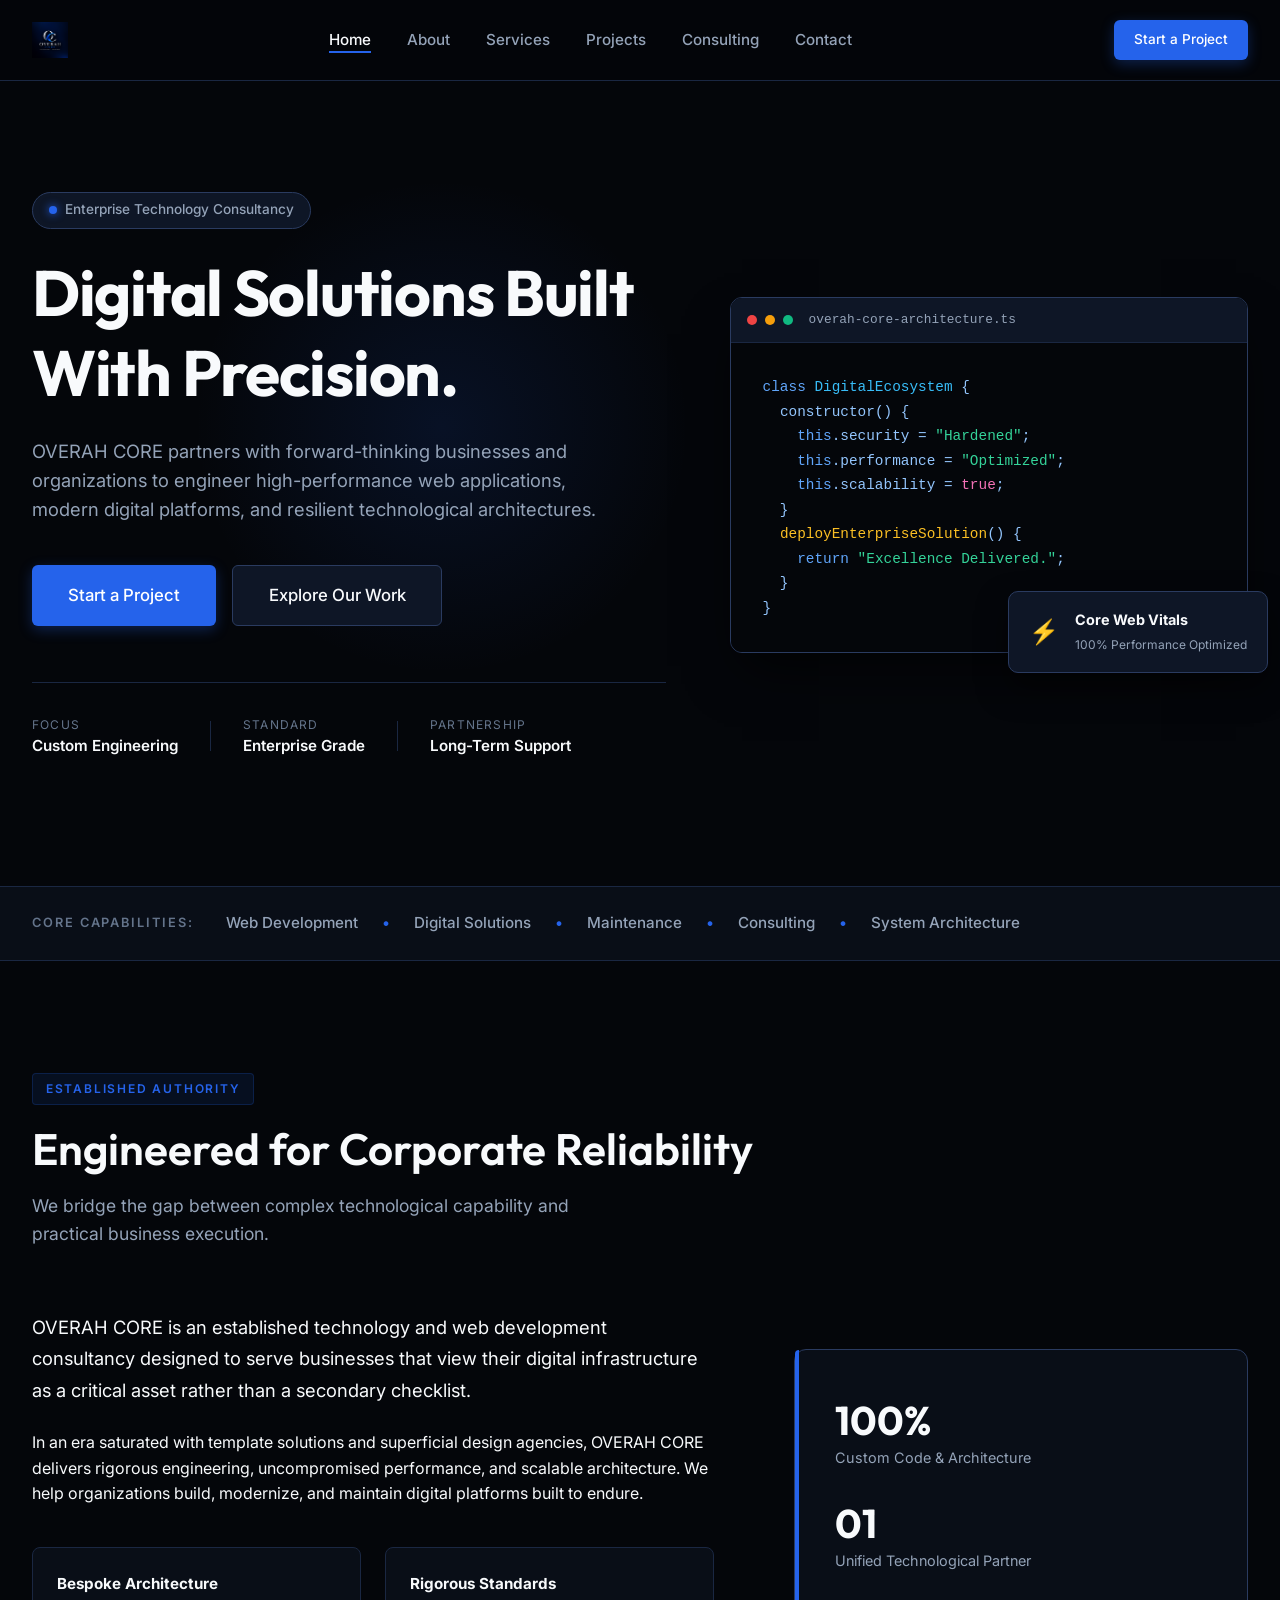
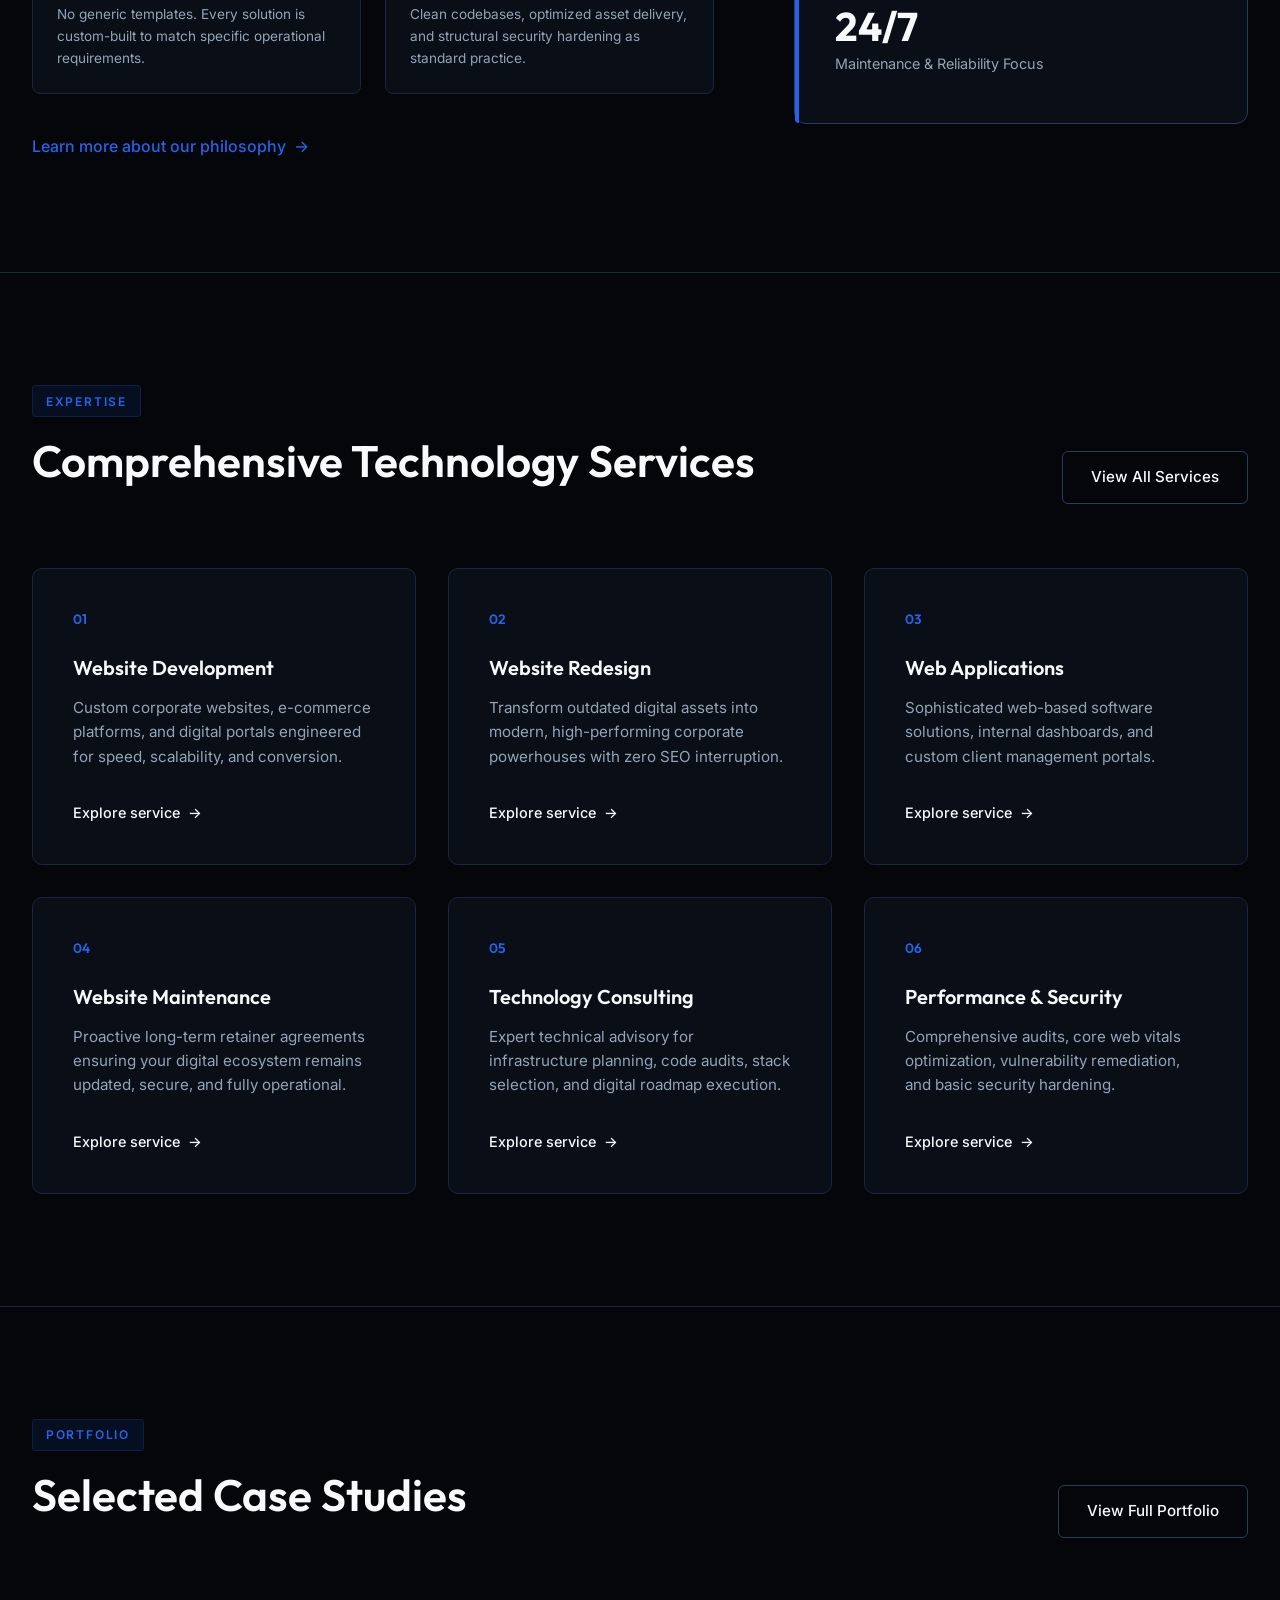
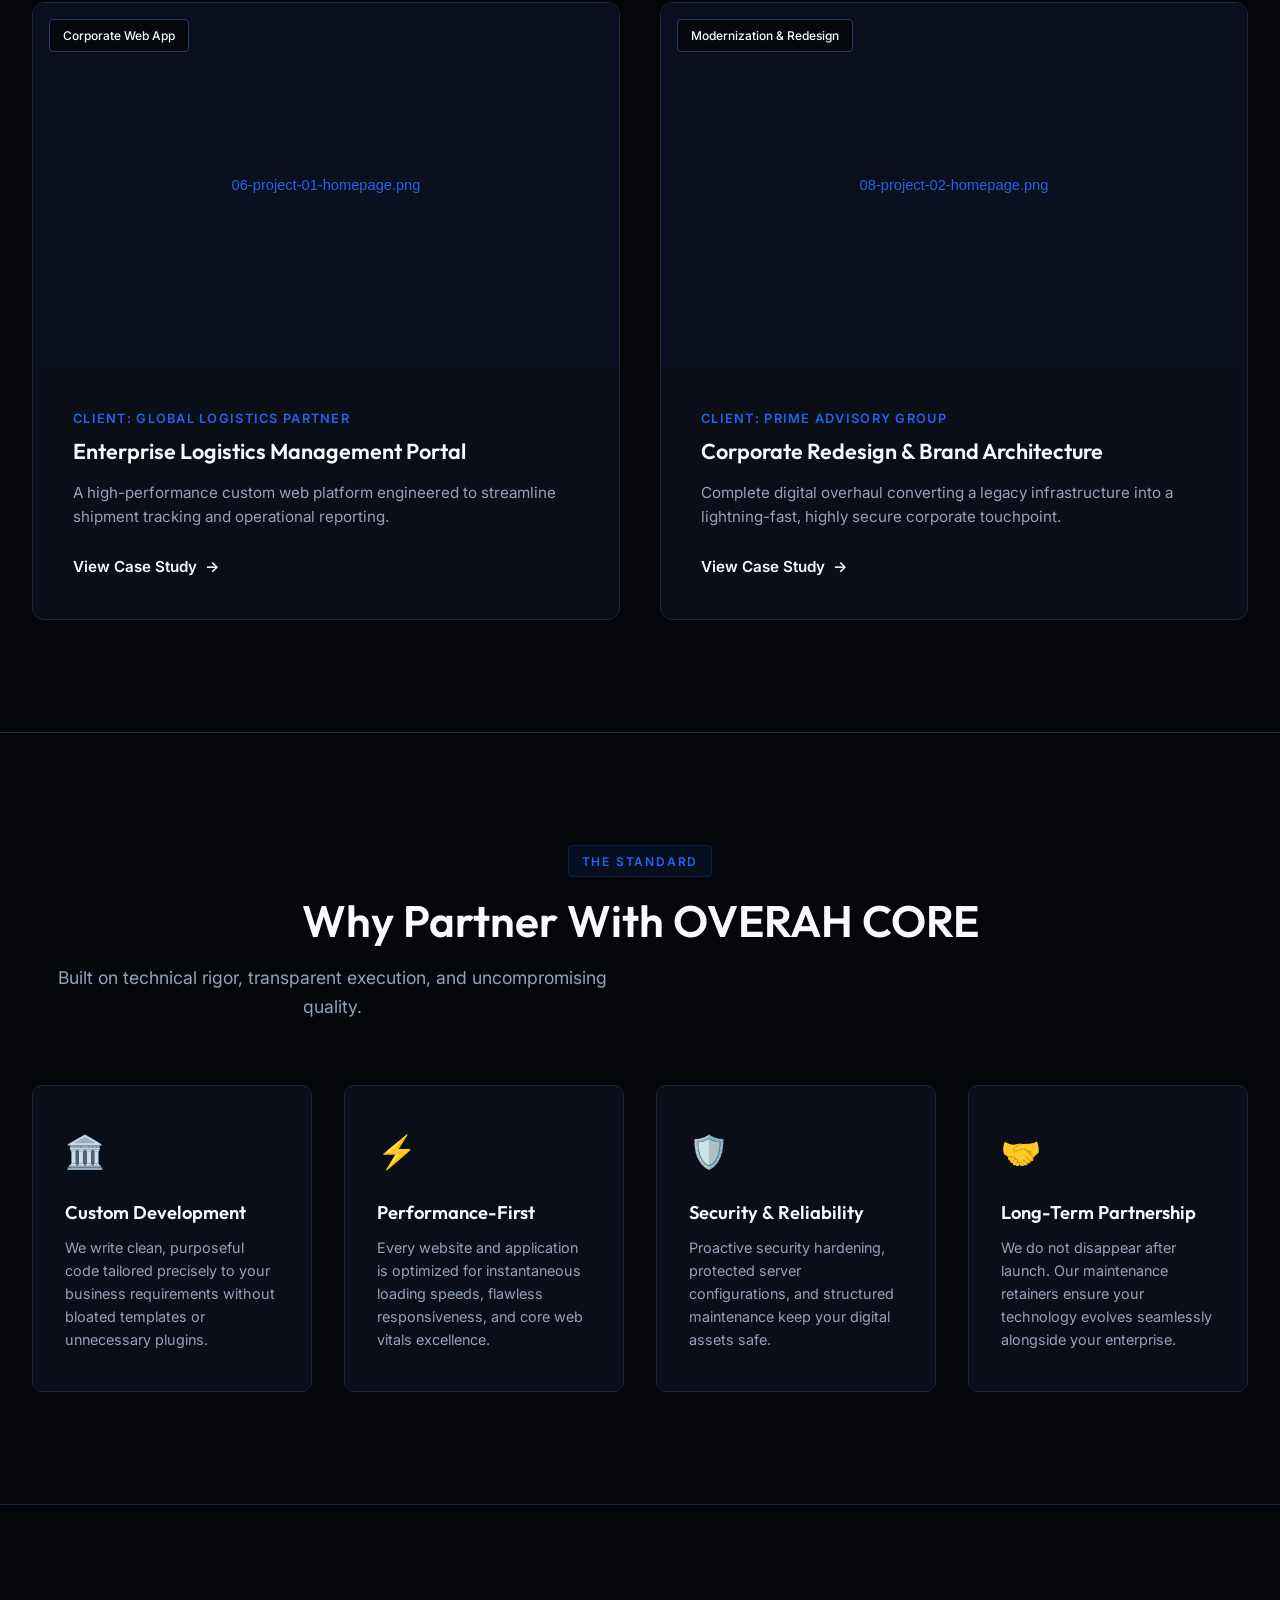
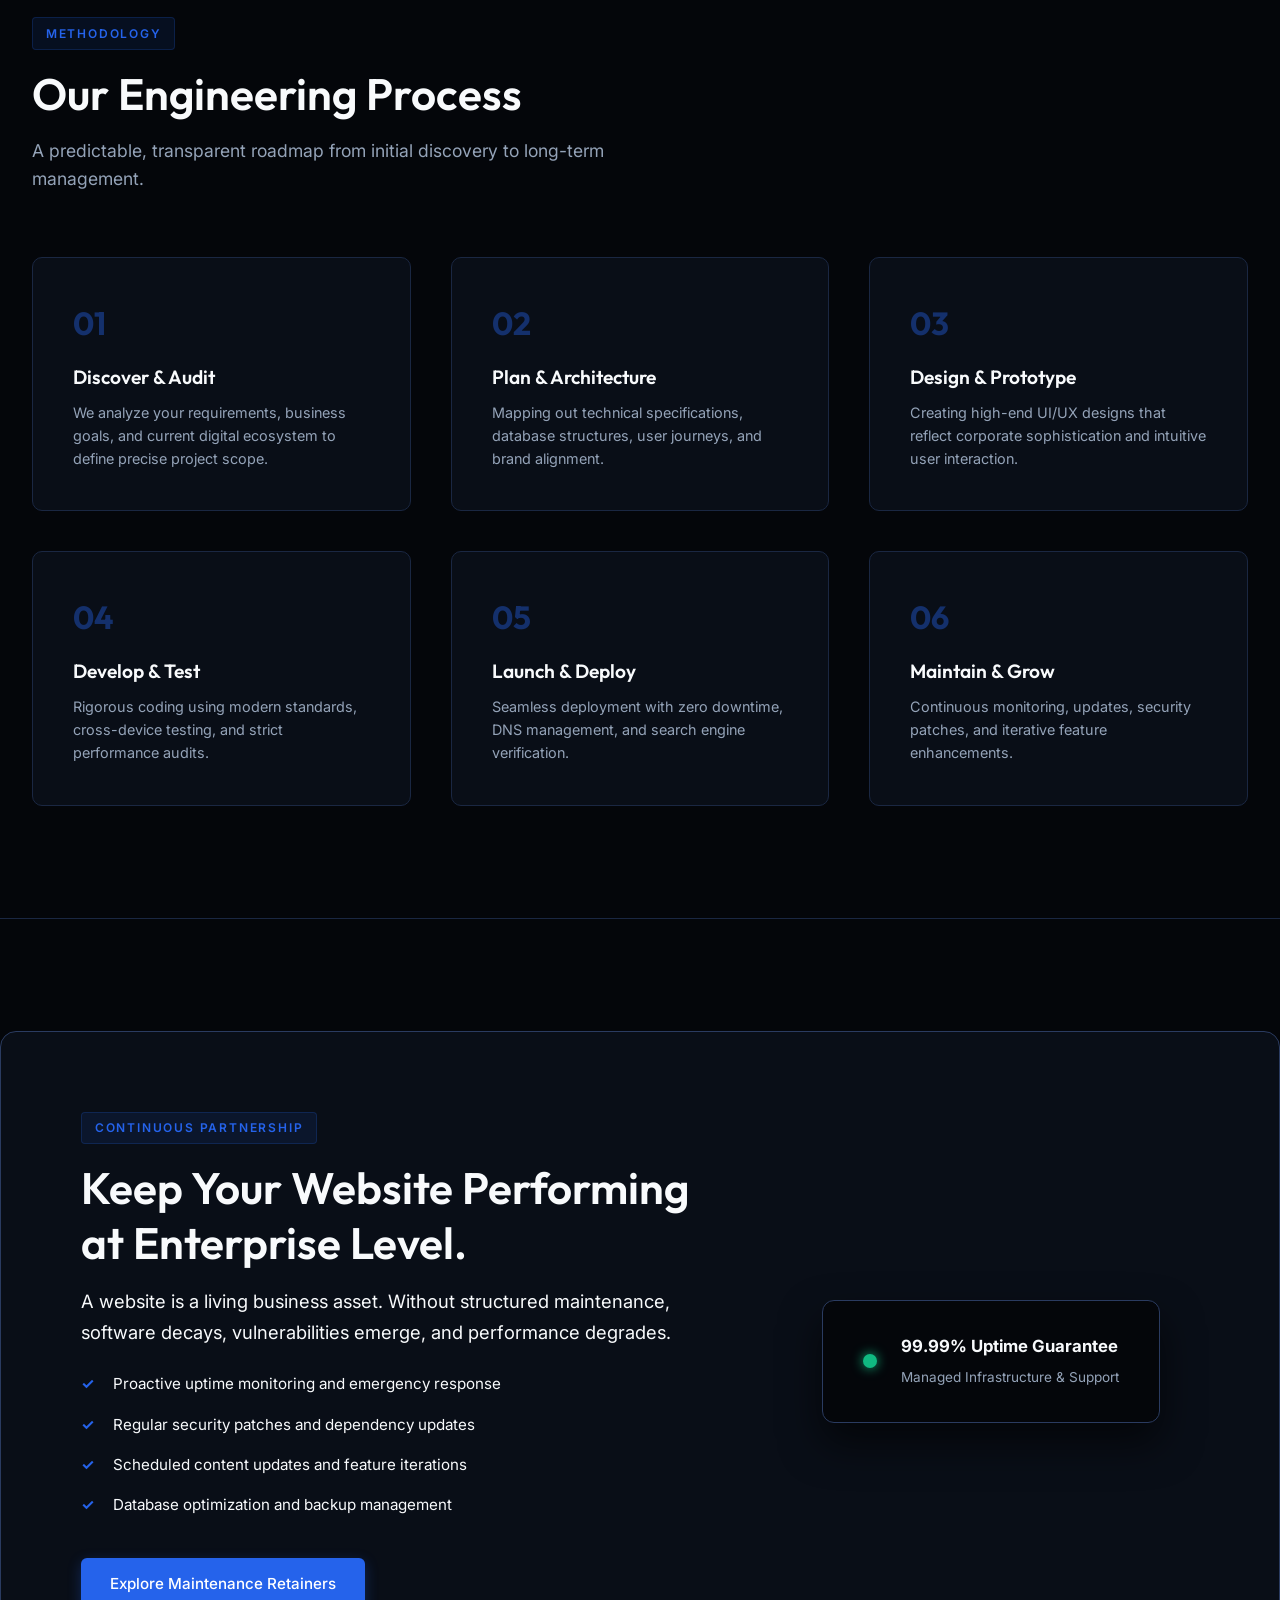
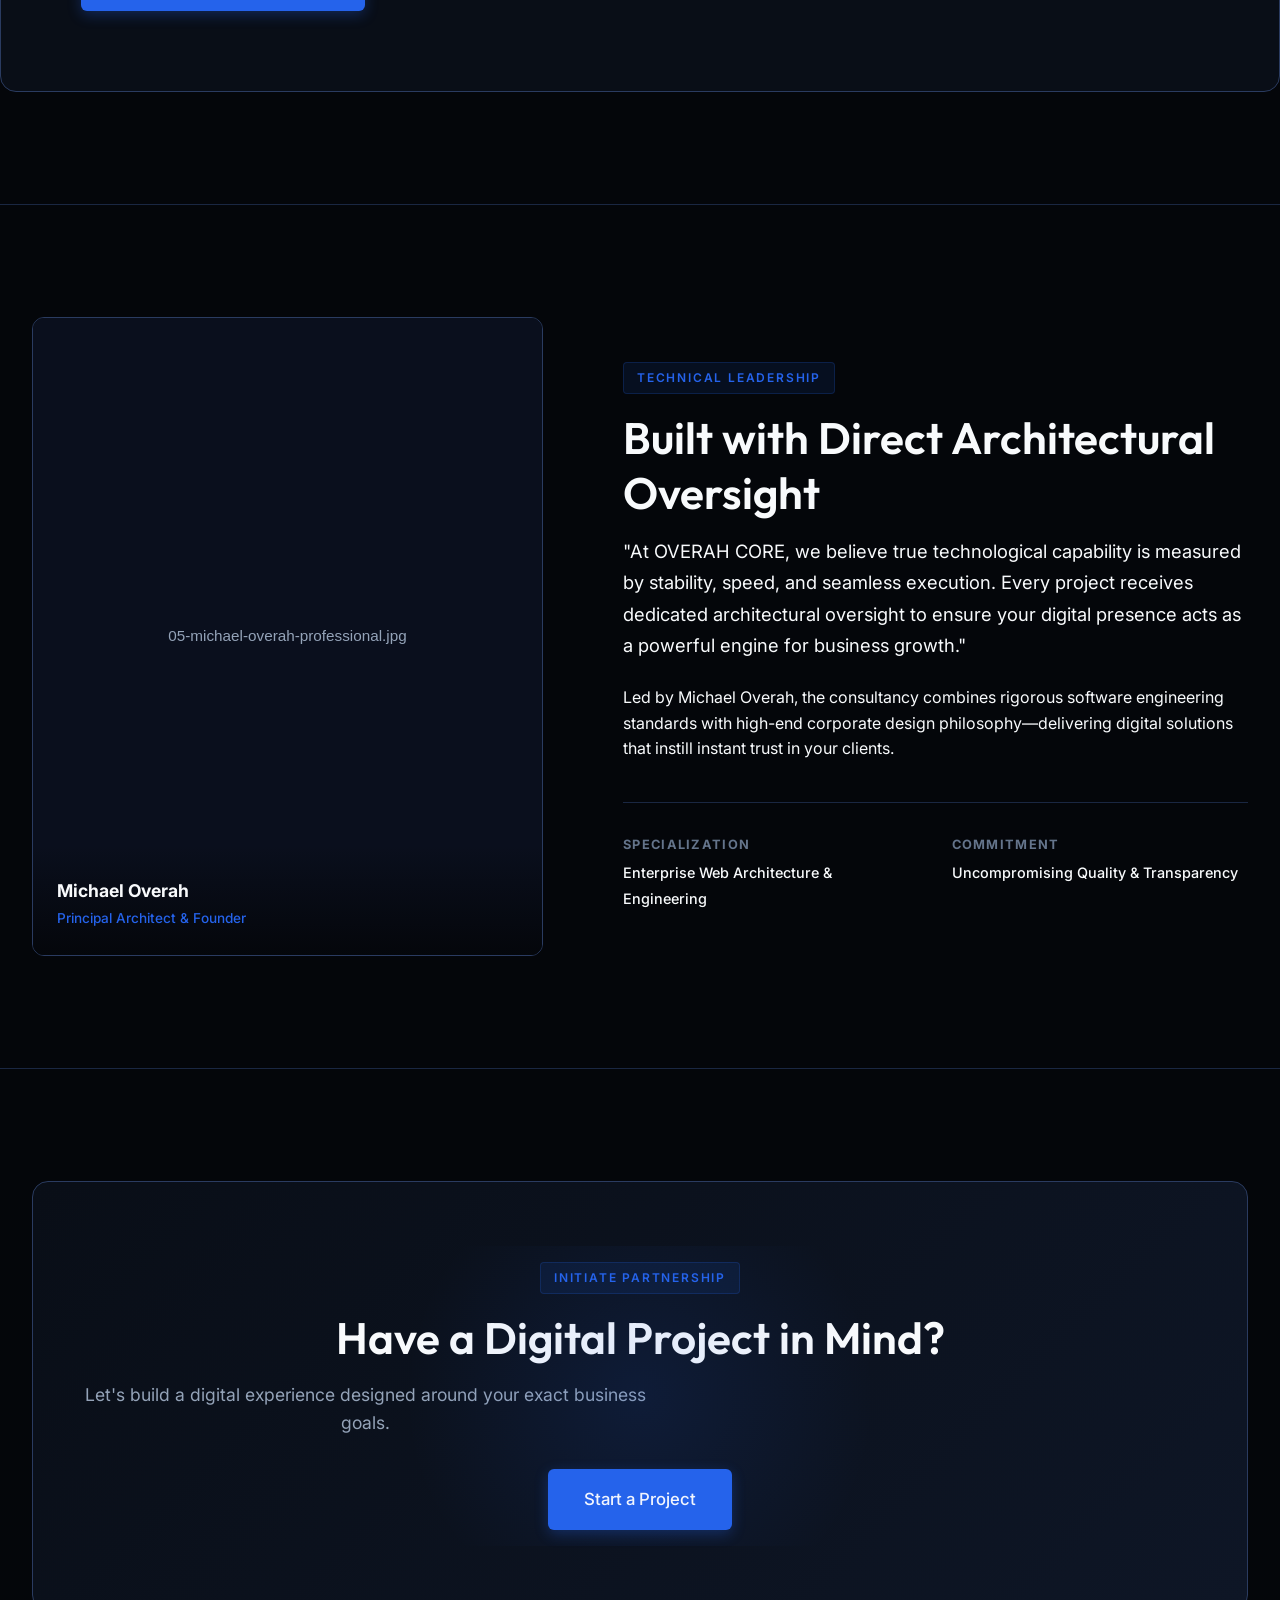
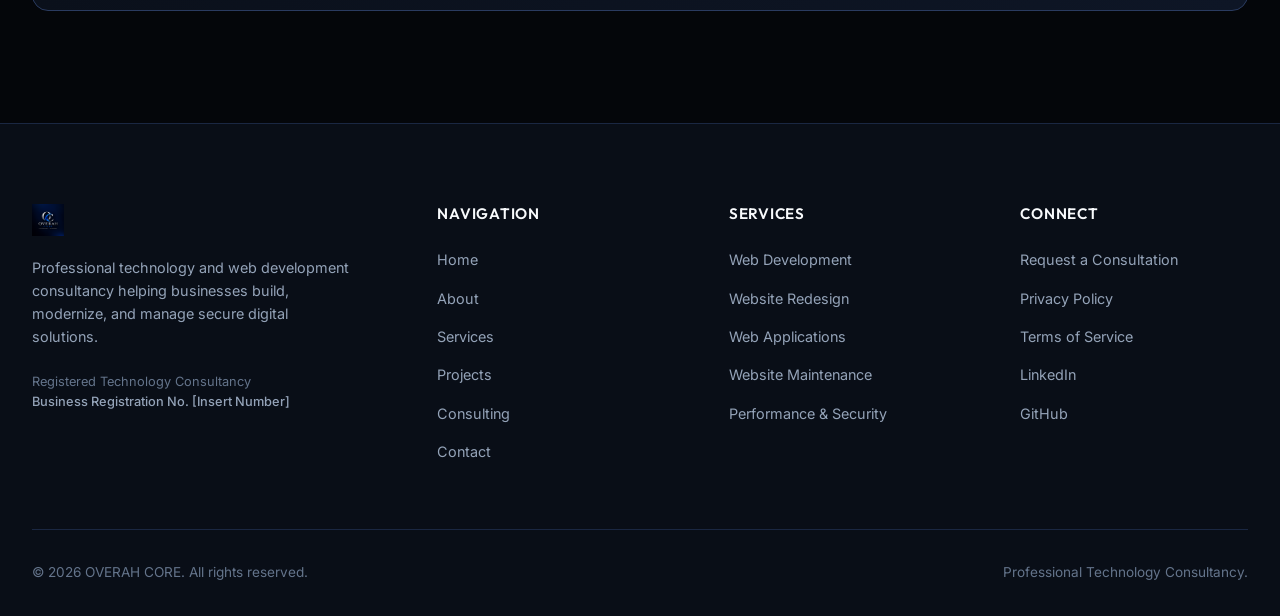
==== index.html @ c282afe9 "Initial commit" ====
<!DOCTYPE html>
<html lang="en">
<head>
    <meta charset="UTF-8">
    <meta name="viewport" content="width=device-width, initial-scale=1.0">
    <title>OVERAH CORE — Professional Technology & Web Development Consultancy</title>
    <meta name="description" content="OVERAH CORE is an established technology consultancy specializing in high-performance web development, custom applications, modernization, and digital maintenance.">
    
    <!-- Google Fonts -->
    <link rel="preconnect" href="https://fonts.googleapis.com">
    <link rel="preconnect" href="https://fonts.gstatic.com" crossorigin>
    <link href="https://fonts.googleapis.com/css2?family=Inter:wght@300;400;500;600;700&family=Outfit:wght@400;500;600;700&display=swap" rel="stylesheet">
    
    <!-- Stylesheet -->
    <link rel="stylesheet" href="style.css">
</head>
<body>

    <!-- Header / Navigation -->
    <header class="site-header" id="header">
        <div class="container nav-container">
            <a href="index.html" class="brand-logo" aria-label="OVERAH CORE Home">
                <img src="assets/images/brand/01-overah-core-logo-primary.png" alt="OVERAH CORE Logo" class="header-logo-img">
            </a>
            
            <nav class="nav-menu" id="navMenu">
                <ul class="nav-list">
                    <li><a href="index.html" class="nav-link active">Home</a></li>
                    <li><a href="about.html" class="nav-link">About</a></li>
                    <li><a href="services.html" class="nav-link">Services</a></li>
                    <li><a href="projects.html" class="nav-link">Projects</a></li>
                    <li><a href="consulting.html" class="nav-link">Consulting</a></li>
                    <li><a href="contact.html" class="nav-link">Contact</a></li>
                </ul>
            </nav>

            <div class="nav-actions">
                <a href="contact.html" class="btn btn-primary btn-sm">Start a Project</a>
                <button class="mobile-toggle" id="mobileToggle" aria-label="Toggle Navigation Menu">
                    <span></span>
                    <span></span>
                    <span></span>
                </button>
            </div>
        </div>
    </header>

    <main>
        <!-- Hero Section -->
        <section class="hero-section">
            <div class="hero-glow"></div>
            <div class="container hero-grid">
                <div class="hero-content">
                    <div class="badge-pill">
                        <span class="badge-dot"></span>
                        <span>Enterprise Technology Consultancy</span>
                    </div>
                    <h1 class="hero-title">Digital Solutions Built With Precision.</h1>
                    <p class="hero-description">
                        OVERAH CORE partners with forward-thinking businesses and organizations to engineer high-performance web applications, modern digital platforms, and resilient technological architectures.
                    </p>
                    <div class="hero-cta-group">
                        <a href="contact.html" class="btn btn-primary btn-lg">Start a Project</a>
                        <a href="projects.html" class="btn btn-secondary btn-lg">Explore Our Work</a>
                    </div>
                    <div class="hero-metrics">
                        <div class="metric-item">
                            <span class="metric-label">Focus</span>
                            <span class="metric-value">Custom Engineering</span>
                        </div>
                        <div class="metric-divider"></div>
                        <div class="metric-item">
                            <span class="metric-label">Standard</span>
                            <span class="metric-value">Enterprise Grade</span>
                        </div>
                        <div class="metric-divider"></div>
                        <div class="metric-item">
                            <span class="metric-label">Partnership</span>
                            <span class="metric-value">Long-Term Support</span>
                        </div>
                    </div>
                </div>
                <div class="hero-visual">
                    <div class="tech-card-composition">
                        <div class="code-window">
                            <div class="window-header">
                                <span class="dot red"></span>
                                <span class="dot yellow"></span>
                                <span class="dot green"></span>
                                <span class="window-title">overah-core-architecture.ts</span>
                            </div>
                            <div class="window-body">
                                <code>
                                    <span class="keyword">class</span> <span class="class-name">DigitalEcosystem</span> {<br>
                                    &nbsp;&nbsp;<span class="property">constructor</span>() {<br>
                                    &nbsp;&nbsp;&nbsp;&nbsp;<span class="keyword">this</span>.security = <span class="string">"Hardened"</span>;<br>
                                    &nbsp;&nbsp;&nbsp;&nbsp;<span class="keyword">this</span>.performance = <span class="string">"Optimized"</span>;<br>
                                    &nbsp;&nbsp;&nbsp;&nbsp;<span class="keyword">this</span>.scalability = <span class="boolean">true</span>;<br>
                                    &nbsp;&nbsp;}<br>
                                    &nbsp;&nbsp;<span class="function">deployEnterpriseSolution</span>() {<br>
                                    &nbsp;&nbsp;&nbsp;&nbsp;<span class="keyword">return</span> <span class="string">"Excellence Delivered."</span>;<br>
                                    &nbsp;&nbsp;}<br>
                                    }
                                </code>
                            </div>
                        </div>
                        <div class="floating-badge">
                            <span class="f-icon">⚡</span>
                            <div>
                                <strong>Core Web Vitals</strong>
                                <small>100% Performance Optimized</small>
                            </div>
                        </div>
                    </div>
                </div>
            </div>
        </section>

        <!-- Trust / Credibility Strip -->
        <section class="trust-strip">
            <div class="container trust-container">
                <span class="trust-title">Core Capabilities:</span>
                <div class="trust-items">
                    <span>Web Development</span>
                    <span class="separator">•</span>
                    <span>Digital Solutions</span>
                    <span class="separator">•</span>
                    <span>Maintenance</span>
                    <span class="separator">•</span>
                    <span>Consulting</span>
                    <span class="separator">•</span>
                    <span>System Architecture</span>
                </div>
            </div>
        </section>

        <!-- About OVERAH CORE -->
        <section class="section about-section" id="about">
            <div class="container">
                <div class="section-header">
                    <span class="section-tag">Established Authority</span>
                    <h2 class="section-title">Engineered for Corporate Reliability</h2>
                    <p class="section-subtitle">We bridge the gap between complex technological capability and practical business execution.</p>
                </div>
                <div class="about-grid">
                    <div class="about-text-column">
                        <p class="lead-text">
                            OVERAH CORE is an established technology and web development consultancy designed to serve businesses that view their digital infrastructure as a critical asset rather than a secondary checklist.
                        </p>
                        <p>
                            In an era saturated with template solutions and superficial design agencies, OVERAH CORE delivers rigorous engineering, uncompromised performance, and scalable architecture. We help organizations build, modernize, and maintain digital platforms built to endure.
                        </p>
                        <div class="about-highlights">
                            <div class="highlight-box">
                                <strong>Bespoke Architecture</strong>
                                <p>No generic templates. Every solution is custom-built to match specific operational requirements.</p>
                            </div>
                            <div class="highlight-box">
                                <strong>Rigorous Standards</strong>
                                <p>Clean codebases, optimized asset delivery, and structural security hardening as standard practice.</p>
                            </div>
                        </div>
                        <div class="about-cta">
                            <a href="about.html" class="text-link">Learn more about our philosophy <span>&rarr;</span></a>
                        </div>
                    </div>
                    <div class="about-visual-column">
                        <div class="structural-box">
                            <div class="stat-block">
                                <span class="stat-number">100%</span>
                                <span class="stat-text">Custom Code & Architecture</span>
                            </div>
                            <div class="stat-block">
                                <span class="stat-number">01</span>
                                <span class="stat-text">Unified Technological Partner</span>
                            </div>
                            <div class="stat-block">
                                <span class="stat-number">24/7</span>
                                <span class="stat-text">Maintenance & Reliability Focus</span>
                            </div>
                        </div>
                    </div>
                </div>
            </div>
        </section>

        <!-- Services Preview -->
        <section class="section services-section" id="services">
            <div class="container">
                <div class="section-header space-between">
                    <div>
                        <span class="section-tag">Expertise</span>
                        <h2 class="section-title">Comprehensive Technology Services</h2>
                    </div>
                    <a href="services.html" class="btn btn-outline d-none-mobile">View All Services</a>
                </div>
                
                <div class="services-grid">
                    <div class="service-card">
                        <span class="service-num">01</span>
                        <h3 class="service-title">Website Development</h3>
                        <p class="service-desc">Custom corporate websites, e-commerce platforms, and digital portals engineered for speed, scalability, and conversion.</p>
                        <a href="services.html" class="service-link">Explore service <span>&rarr;</span></a>
                    </div>
                    <div class="service-card">
                        <span class="service-num">02</span>
                        <h3 class="service-title">Website Redesign</h3>
                        <p class="service-desc">Transform outdated digital assets into modern, high-performing corporate powerhouses with zero SEO interruption.</p>
                        <a href="services.html" class="service-link">Explore service <span>&rarr;</span></a>
                    </div>
                    <div class="service-card">
                        <span class="service-num">03</span>
                        <h3 class="service-title">Web Applications</h3>
                        <p class="service-desc">Sophisticated web-based software solutions, internal dashboards, and custom client management portals.</p>
                        <a href="services.html" class="service-link">Explore service <span>&rarr;</span></a>
                    </div>
                    <div class="service-card">
                        <span class="service-num">04</span>
                        <h3 class="service-title">Website Maintenance</h3>
                        <p class="service-desc">Proactive long-term retainer agreements ensuring your digital ecosystem remains updated, secure, and fully operational.</p>
                        <a href="services.html" class="service-link">Explore service <span>&rarr;</span></a>
                    </div>
                    <div class="service-card">
                        <span class="service-num">05</span>
                        <h3 class="service-title">Technology Consulting</h3>
                        <p class="service-desc">Expert technical advisory for infrastructure planning, code audits, stack selection, and digital roadmap execution.</p>
                        <a href="services.html" class="service-link">Explore service <span>&rarr;</span></a>
                    </div>
                    <div class="service-card">
                        <span class="service-num">06</span>
                        <h3 class="service-title">Performance & Security</h3>
                        <p class="service-desc">Comprehensive audits, core web vitals optimization, vulnerability remediation, and basic security hardening.</p>
                        <a href="services.html" class="service-link">Explore service <span>&rarr;</span></a>
                    </div>
                </div>
                <div class="text-center mt-mobile">
                    <a href="services.html" class="btn btn-outline d-show-mobile">View All Services</a>
                </div>
            </div>
        </section>

        <!-- Featured Projects -->
        <section class="section projects-section" id="projects">
            <div class="container">
                <div class="section-header space-between">
                    <div>
                        <span class="section-tag">Portfolio</span>
                        <h2 class="section-title">Selected Case Studies</h2>
                    </div>
                    <a href="projects.html" class="btn btn-outline d-none-mobile">View Full Portfolio</a>
                </div>

                <div class="projects-grid">
                    <div class="project-card">
                        <div class="project-image-wrapper">
                            <img src="assets/images/projects/06-project-01-homepage.png" alt="Enterprise Corporate Platform Homepage" loading="lazy" onerror="this.src='data:image/svg+xml;utf8,<svg xmlns=%22http://www.w3.org/2000/svg%22 width=%22800%22 height=%22500%22 viewBox=%220 0 800 500%22><rect width=%22100%25%22 height=%22100%25%22 fill=%22%230A0F1D%22/><text x=%2250%25%22 y=%2250%25%22 dominant-baseline=%22middle%22 text-anchor=%22middle%22 fill=%22%232563EB%22 font-family=%22sans-serif%22 font-size=%2220%22>06-project-01-homepage.png</text></svg>'">
                            <span class="project-category">Corporate Web App</span>
                        </div>
                        <div class="project-info">
                            <span class="project-client">Client: Global Logistics Partner</span>
                            <h3 class="project-name">Enterprise Logistics Management Portal</h3>
                            <p class="project-summary">A high-performance custom web platform engineered to streamline shipment tracking and operational reporting.</p>
                            <a href="projects.html" class="project-link">View Case Study <span>&rarr;</span></a>
                        </div>
                    </div>

                    <div class="project-card">
                        <div class="project-image-wrapper">
                            <img src="assets/images/projects/08-project-02-homepage.png" alt="Financial Institution Website Homepage" loading="lazy" onerror="this.src='data:image/svg+xml;utf8,<svg xmlns=%22http://www.w3.org/2000/svg%22 width=%22800%22 height=%22500%22 viewBox=%220 0 800 500%22><rect width=%22100%25%22 height=%22100%25%22 fill=%22%230A0F1D%22/><text x=%2250%25%22 y=%2250%25%22 dominant-baseline=%22middle%22 text-anchor=%22middle%22 fill=%22%232563EB%22 font-family=%22sans-serif%22 font-size=%2220%22>08-project-02-homepage.png</text></svg>'">
                            <span class="project-category">Modernization & Redesign</span>
                        </div>
                        <div class="project-info">
                            <span class="project-client">Client: Prime Advisory Group</span>
                            <h3 class="project-name">Corporate Redesign & Brand Architecture</h3>
                            <p class="project-summary">Complete digital overhaul converting a legacy infrastructure into a lightning-fast, highly secure corporate touchpoint.</p>
                            <a href="projects.html" class="project-link">View Case Study <span>&rarr;</span></a>
                        </div>
                    </div>
                </div>

                <div class="text-center mt-mobile">
                    <a href="projects.html" class="btn btn-outline d-show-mobile">View Full Portfolio</a>
                </div>
            </div>
        </section>

        <!-- Why OVERAH CORE -->
        <section class="section why-section">
            <div class="container">
                <div class="section-header text-center">
                    <span class="section-tag">The Standard</span>
                    <h2 class="section-title">Why Partner With OVERAH CORE</h2>
                    <p class="section-subtitle">Built on technical rigor, transparent execution, and uncompromising quality.</p>
                </div>

                <div class="why-grid">
                    <div class="why-card">
                        <div class="why-icon">🏛️</div>
                        <h3>Custom Development</h3>
                        <p>We write clean, purposeful code tailored precisely to your business requirements without bloated templates or unnecessary plugins.</p>
                    </div>
                    <div class="why-card">
                        <div class="why-icon">⚡</div>
                        <h3>Performance-First</h3>
                        <p>Every website and application is optimized for instantaneous loading speeds, flawless responsiveness, and core web vitals excellence.</p>
                    </div>
                    <div class="why-card">
                        <div class="why-icon">🛡️</div>
                        <h3>Security & Reliability</h3>
                        <p>Proactive security hardening, protected server configurations, and structured maintenance keep your digital assets safe.</p>
                    </div>
                    <div class="why-card">
                        <div class="why-icon">🤝</div>
                        <h3>Long-Term Partnership</h3>
                        <p>We do not disappear after launch. Our maintenance retainers ensure your technology evolves seamlessly alongside your enterprise.</p>
                    </div>
                </div>
            </div>
        </section>

        <!-- How We Work -->
        <section class="section process-section" id="process">
            <div class="container">
                <div class="section-header">
                    <span class="section-tag">Methodology</span>
                    <h2 class="section-title">Our Engineering Process</h2>
                    <p class="section-subtitle">A predictable, transparent roadmap from initial discovery to long-term management.</p>
                </div>

                <div class="process-timeline">
                    <div class="process-step">
                        <span class="step-num">01</span>
                        <div class="step-content">
                            <h3>Discover & Audit</h3>
                            <p>We analyze your requirements, business goals, and current digital ecosystem to define precise project scope.</p>
                        </div>
                    </div>
                    <div class="process-step">
                        <span class="step-num">02</span>
                        <div class="step-content">
                            <h3>Plan & Architecture</h3>
                            <p>Mapping out technical specifications, database structures, user journeys, and brand alignment.</p>
                        </div>
                    </div>
                    <div class="process-step">
                        <span class="step-num">03</span>
                        <div class="step-content">
                            <h3>Design & Prototype</h3>
                            <p>Creating high-end UI/UX designs that reflect corporate sophistication and intuitive user interaction.</p>
                        </div>
                    </div>
                    <div class="process-step">
                        <span class="step-num">04</span>
                        <div class="step-content">
                            <h3>Develop & Test</h3>
                            <p>Rigorous coding using modern standards, cross-device testing, and strict performance audits.</p>
                        </div>
                    </div>
                    <div class="process-step">
                        <span class="step-num">05</span>
                        <div class="step-content">
                            <h3>Launch & Deploy</h3>
                            <p>Seamless deployment with zero downtime, DNS management, and search engine verification.</p>
                        </div>
                    </div>
                    <div class="process-step">
                        <span class="step-num">06</span>
                        <div class="step-content">
                            <h3>Maintain & Grow</h3>
                            <p>Continuous monitoring, updates, security patches, and iterative feature enhancements.</p>
                        </div>
                    </div>
                </div>
            </div>
        </section>

        <!-- Maintenance & Support Section -->
        <section class="section maintenance-section">
            <div class="container maintenance-wrapper">
                <div class="maintenance-content">
                    <span class="section-tag">Continuous Partnership</span>
                    <h2 class="section-title">Keep Your Website Performing at Enterprise Level.</h2>
                    <p class="lead-text">
                        A website is a living business asset. Without structured maintenance, software decays, vulnerabilities emerge, and performance degrades.
                    </p>
                    <ul class="check-list">
                        <li>Proactive uptime monitoring and emergency response</li>
                        <li>Regular security patches and dependency updates</li>
                        <li>Scheduled content updates and feature iterations</li>
                        <li>Database optimization and backup management</li>
                    </ul>
                    <div class="mt-4">
                        <a href="maintenance.html" class="btn btn-primary">Explore Maintenance Retainers</a>
                    </div>
                </div>
                <div class="maintenance-visual">
                    <div class="uptime-badge">
                        <div class="pulse-indicator"></div>
                        <div>
                            <strong>99.99% Uptime Guarantee</strong>
                            <small>Managed Infrastructure & Support</small>
                        </div>
                    </div>
                </div>
            </div>
        </section>

        <!-- Founder Section -->
        <section class="section founder-section">
            <div class="container">
                <div class="founder-grid">
                    <div class="founder-image-wrapper">
                        <img src="assets/images/founder/05-michael-overah-professional.jpg" alt="Michael Overah - Founder & Principal Architect" loading="lazy" onerror="this.src='data:image/svg+xml;utf8,<svg xmlns=%22http://www.w3.org/2000/svg%22 width=%22600%22 height=%22750%22 viewBox=%220 0 600 750%22><rect width=%22100%25%22 height=%22100%25%22 fill=%22%230A0F1D%22/><text x=%2250%25%22 y=%2250%25%22 dominant-baseline=%22middle%22 text-anchor=%22middle%22 fill=%22%2394A3B8%22 font-family=%22sans-serif%22 font-size=%2218%22>05-michael-overah-professional.jpg</text></svg>'">
                        <div class="founder-caption">
                            <strong>Michael Overah</strong>
                            <span>Principal Architect & Founder</span>
                        </div>
                    </div>
                    <div class="founder-text-column">
                        <span class="section-tag">Technical Leadership</span>
                        <h2 class="section-title">Built with Direct Architectural Oversight</h2>
                        <p class="lead-text">
                            "At OVERAH CORE, we believe true technological capability is measured by stability, speed, and seamless execution. Every project receives dedicated architectural oversight to ensure your digital presence acts as a powerful engine for business growth."
                        </p>
                        <p>
                            Led by Michael Overah, the consultancy combines rigorous software engineering standards with high-end corporate design philosophy—delivering digital solutions that instill instant trust in your clients.
                        </p>
                        <div class="founder-meta">
                            <div>
                                <strong>Specialization</strong>
                                <span>Enterprise Web Architecture & Engineering</span>
                            </div>
                            <div>
                                <strong>Commitment</strong>
                                <span>Uncompromising Quality & Transparency</span>
                            </div>
                        </div>
                    </div>
                </div>
            </div>
        </section>

        <!-- Final CTA Section -->
        <section class="section final-cta-section">
            <div class="container text-center">
                <div class="cta-card">
                    <span class="section-tag">Initiate Partnership</span>
                    <h2 class="section-title">Have a Digital Project in Mind?</h2>
                    <p class="section-subtitle">Let's build a digital experience designed around your exact business goals.</p>
                    <div class="mt-4">
                        <a href="contact.html" class="btn btn-primary btn-lg">Start a Project</a>
                    </div>
                </div>
            </div>
        </section>
    </main>

    <!-- Footer -->
    <footer class="site-footer">
        <div class="container">
            <div class="footer-grid">
                <div class="footer-brand-col">
                    <a href="index.html" class="brand-logo footer-logo">
                        <img src="assets/images/brand/02-overah-core-logo-white.png" alt="OVERAH CORE Logo White" class="footer-logo-img">
                    </a>
                    <p class="footer-desc">
                        Professional technology and web development consultancy helping businesses build, modernize, and manage secure digital solutions.
                    </p>
                    <div class="footer-registry">
                        Registered Technology Consultancy<br>
                        <span>Business Registration No. [Insert Number]</span>
                    </div>
                </div>
                <div class="footer-links-col">
                    <h4>Navigation</h4>
                    <ul>
                        <li><a href="index.html">Home</a></li>
                        <li><a href="about.html">About</a></li>
                        <li><a href="services.html">Services</a></li>
                        <li><a href="projects.html">Projects</a></li>
                        <li><a href="consulting.html">Consulting</a></li>
                        <li><a href="contact.html">Contact</a></li>
                    </ul>
                </div>
                <div class="footer-links-col">
                    <h4>Services</h4>
                    <ul>
                        <li><a href="services.html">Web Development</a></li>
                        <li><a href="services.html">Website Redesign</a></li>
                        <li><a href="services.html">Web Applications</a></li>
                        <li><a href="services.html">Website Maintenance</a></li>
                        <li><a href="services.html">Performance & Security</a></li>
                    </ul>
                </div>
                <div class="footer-links-col">
                    <h4>Connect</h4>
                    <ul>
                        <li><a href="contact.html">Request a Consultation</a></li>
                        <li><a href="privacy-policy.html">Privacy Policy</a></li>
                        <li><a href="terms.html">Terms of Service</a></li>
                        <li><a href="https://linkedin.com" target="_blank" rel="noopener">LinkedIn</a></li>
                        <li><a href="https://github.com" target="_blank" rel="noopener">GitHub</a></li>
                    </ul>
                </div>
            </div>
            <div class="footer-bottom">
                <p>&copy; 2026 OVERAH CORE. All rights reserved.</p>
                <p>Professional Technology Consultancy.</p>
            </div>
        </div>
    </footer>

    <!-- JavaScript -->
    <script src="script.js"></script>
</body>
</html>
---- style.css ----
/* ==================================================
   OVERAH CORE — DESIGN SYSTEM & STYLESHEET
   Classic Tech Aesthetic | Blue + Black Corporate
   ================================================== */

:root {
    --bg-primary: #04060A;
    --bg-surface: #090E17;
    --bg-card: #0E1626;
    --bg-card-hover: #131E35;
    --border-color: #1A2742;
    --border-color-light: #2A3B60;
    
    --accent-blue: #2563EB;
    --accent-blue-hover: #1D4ED8;
    --accent-glow: rgba(37, 99, 235, 0.12);
    
    --text-main: #F8FAFC;
    --text-muted: #94A3B8;
    --text-dim: #64748B;
    
    --font-sans: 'Inter', -apple-system, BlinkMacSystemFont, "Segoe UI", Roboto, sans-serif;
    --font-heading: 'Outfit', sans-serif;
    
    --transition-smooth: all 0.3s cubic-bezier(0.16, 1, 0.3, 1);
    --max-width: 1280px;
}

/* Reset & Box Sizing */
*, *::before, *::after {
    box-sizing: border-box;
    margin: 0;
    padding: 0;
}

html {
    scroll-behavior: smooth;
    font-size: 16px;
}

body {
    background-color: var(--bg-primary);
    color: var(--text-main);
    font-family: var(--font-sans);
    line-height: 1.6;
    overflow-x: hidden;
    -webkit-font-smoothing: antialiased;
}

ul {
    list-style: none;
}

a {
    text-decoration: none;
    color: inherit;
    transition: var(--transition-smooth);
}

img {
    max-width: 100%;
    height: auto;
    display: block;
}

/* Layout Containers */
.container {
    width: 100%;
    max-width: var(--max-width);
    margin: 0 auto;
    padding: 0 2rem;
}

.section {
    padding: 7rem 0;
    position: relative;
    border-bottom: 1px solid var(--border-color);
}

/* Typography Utility */
h1, h2, h3, h4, h5, h6 {
    font-family: var(--font-heading);
    font-weight: 600;
    color: var(--text-main);
    line-height: 1.25;
}

.section-tag {
    display: inline-block;
    font-size: 0.75rem;
    font-weight: 600;
    text-transform: uppercase;
    letter-spacing: 0.15em;
    color: var(--accent-blue);
    margin-bottom: 1rem;
    background: rgba(37, 99, 235, 0.1);
    padding: 0.35rem 0.8rem;
    border-radius: 4px;
    border: 1px solid rgba(37, 99, 235, 0.2);
}

.section-title {
    font-size: clamp(2rem, 3.5vw, 2.75rem);
    margin-bottom: 1rem;
}

.section-subtitle {
    font-size: 1.1rem;
    color: var(--text-muted);
    max-width: 600px;
}

.section-header {
    margin-bottom: 4rem;
}

.section-header.space-between {
    display: flex;
    justify-content: space-between;
    align-items: flex-end;
}

.lead-text {
    font-size: 1.15rem;
    color: var(--text-main);
    margin-bottom: 1.5rem;
    line-height: 1.7;
}

.text-link {
    color: var(--accent-blue);
    font-weight: 500;
    display: inline-flex;
    align-items: center;
    gap: 0.5rem;
}

.text-link:hover {
    color: #60A5FA;
}

.text-center {
    text-align: center;
}

.mt-4 { margin-top: 2rem; }
.mt-mobile { display: none; }

/* Buttons */
.btn {
    display: inline-flex;
    align-items: center;
    justify-content: center;
    font-family: var(--font-sans);
    font-weight: 500;
    font-size: 0.95rem;
    padding: 0.85rem 1.75rem;
    border-radius: 6px;
    cursor: pointer;
    transition: var(--transition-smooth);
    white-space: nowrap;
    border: 1px solid transparent;
}

.btn-primary {
    background-color: var(--accent-blue);
    color: #FFFFFF;
    box-shadow: 0 4px 14px rgba(37, 99, 235, 0.3);
}

.btn-primary:hover {
    background-color: var(--accent-blue-hover);
    box-shadow: 0 6px 20px rgba(37, 99, 235, 0.4);
    transform: translateY(-1px);
}

.btn-secondary {
    background-color: var(--bg-card);
    color: var(--text-main);
    border-color: var(--border-color-light);
}

.btn-secondary:hover {
    background-color: var(--bg-card-hover);
    border-color: var(--accent-blue);
}

.btn-outline {
    background-color: transparent;
    color: var(--text-main);
    border-color: var(--border-color-light);
}

.btn-outline:hover {
    border-color: var(--accent-blue);
    color: var(--accent-blue);
}

.btn-sm {
    padding: 0.5rem 1.2rem;
    font-size: 0.85rem;
}

.btn-lg {
    padding: 1rem 2.2rem;
    font-size: 1.05rem;
}

/* Header & Navigation */
.site-header {
    position: fixed;
    top: 0;
    left: 0;
    width: 100%;
    z-index: 1000;
    background-color: rgba(4, 6, 10, 0.85);
    backdrop-filter: blur(12px);
    border-bottom: 1px solid var(--border-color);
    transition: var(--transition-smooth);
}

.site-header.scrolled {
    background-color: rgba(4, 6, 10, 0.95);
    box-shadow: 0 10px 30px rgba(0, 0, 0, 0.5);
}

.nav-container {
    display: flex;
    align-items: center;
    justify-content: space-between;
    height: 80px;
}

.brand-logo {
    display: flex;
    align-items: center;
}

.header-logo-img {
    height: 36px;
    width: auto;
    object-fit: contain;
}

.footer-logo-img {
    height: 32px;
    width: auto;
    object-fit: contain;
}

.nav-list {
    display: flex;
    align-items: center;
    gap: 2.25rem;
}

.nav-link {
    font-size: 0.95rem;
    font-weight: 500;
    color: var(--text-muted);
    position: relative;
}

.nav-link:hover, .nav-link.active {
    color: var(--text-main);
}

.nav-link::after {
    content: '';
    position: absolute;
    bottom: -4px;
    left: 0;
    width: 0;
    height: 2px;
    background-color: var(--accent-blue);
    transition: var(--transition-smooth);
}

.nav-link:hover::after, .nav-link.active::after {
    width: 100%;
}

.nav-actions {
    display: flex;
    align-items: center;
    gap: 1rem;
}

.mobile-toggle {
    display: none;
    background: none;
    border: none;
    cursor: pointer;
    flex-direction: column;
    gap: 6px;
    padding: 4px;
}

.mobile-toggle span {
    display: block;
    width: 24px;
    height: 2px;
    background-color: var(--text-main);
    transition: var(--transition-smooth);
}

/* Hero Section */
.hero-section {
    position: relative;
    padding: 12rem 0 8rem;
    overflow: hidden;
    border-bottom: 1px solid var(--border-color);
}

.hero-glow {
    position: absolute;
    top: 20%;
    left: 15%;
    width: 500px;
    height: 500px;
    background: radial-gradient(circle, var(--accent-glow) 0%, rgba(4, 6, 10, 0) 70%);
    pointer-events: none;
    z-index: 1;
}

.hero-grid {
    position: relative;
    z-index: 2;
    display: grid;
    grid-template-columns: 1.1fr 0.9fr;
    gap: 4rem;
    align-items: center;
}

.badge-pill {
    display: inline-flex;
    align-items: center;
    gap: 0.5rem;
    background-color: var(--bg-card);
    border: 1px solid var(--border-color-light);
    padding: 0.4rem 1rem;
    border-radius: 50px;
    font-size: 0.85rem;
    font-weight: 500;
    color: var(--text-muted);
    margin-bottom: 1.5rem;
}

.badge-dot {
    width: 8px;
    height: 8px;
    background-color: var(--accent-blue);
    border-radius: 50%;
    box-shadow: 0 0 8px var(--accent-blue);
}

.hero-title {
    font-size: clamp(2.5rem, 5vw, 4rem);
    font-weight: 700;
    letter-spacing: -0.02em;
    margin-bottom: 1.5rem;
}

.hero-description {
    font-size: 1.15rem;
    color: var(--text-muted);
    margin-bottom: 2.5rem;
    max-width: 580px;
}

.hero-cta-group {
    display: flex;
    gap: 1rem;
    margin-bottom: 3.5rem;
}

.hero-metrics {
    display: flex;
    align-items: center;
    gap: 2rem;
    padding-top: 2rem;
    border-top: 1px solid var(--border-color);
}

.metric-item {
    display: flex;
    flex-direction: column;
}

.metric-label {
    font-size: 0.75rem;
    text-transform: uppercase;
    letter-spacing: 0.1em;
    color: var(--text-dim);
}

.metric-value {
    font-size: 0.95rem;
    font-weight: 600;
    color: var(--text-main);
}

.metric-divider {
    width: 1px;
    height: 30px;
    background-color: var(--border-color);
}

/* Hero Visual Composition */
.hero-visual {
    position: relative;
}

.tech-card-composition {
    background-color: var(--bg-surface);
    border: 1px solid var(--border-color-light);
    border-radius: 12px;
    box-shadow: 0 25px 50px -12px rgba(0, 0, 0, 0.7);
    overflow: hidden;
}

.code-window {
    background-color: var(--bg-primary);
}

.window-header {
    display: flex;
    align-items: center;
    gap: 8px;
    padding: 12px 16px;
    background-color: var(--bg-card);
    border-bottom: 1px solid var(--border-color);
}

.dot {
    width: 10px;
    height: 10px;
    border-radius: 50%;
}
.dot.red { background-color: #EF4444; }
.dot.yellow { background-color: #F59E0B; }
.dot.green { background-color: #10B981; }

.window-title {
    margin-left: 8px;
    font-size: 0.8rem;
    font-family: monospace;
    color: var(--text-muted);
}

.window-body {
    padding: 2rem;
    font-family: monospace;
    font-size: 0.9rem;
    color: #93C5FD;
    line-height: 1.7;
}

.keyword { color: #60A5FA; }
.class-name { color: #38BDF8; }
.property { color: #93C5FD; }
.string { color: #34D399; }
.boolean { color: #F472B6; }
.function { color: #FBBF24; }

.floating-badge {
    position: absolute;
    bottom: -20px;
    right: -20px;
    background-color: var(--bg-card);
    border: 1px solid var(--border-color-light);
    padding: 1rem 1.25rem;
    border-radius: 10px;
    display: flex;
    align-items: center;
    gap: 1rem;
    box-shadow: 0 15px 30px rgba(0, 0, 0, 0.5);
}

.f-icon {
    font-size: 1.5rem;
}

.floating-badge strong {
    display: block;
    font-size: 0.9rem;
}

.floating-badge small {
    color: var(--text-muted);
    font-size: 0.75rem;
}

/* Trust Strip */
.trust-strip {
    background-color: var(--bg-surface);
    padding: 1.5rem 0;
    border-bottom: 1px solid var(--border-color);
}

.trust-container {
    display: flex;
    align-items: center;
    gap: 2rem;
}

.trust-title {
    font-size: 0.8rem;
    font-weight: 600;
    text-transform: uppercase;
    letter-spacing: 0.15em;
    color: var(--text-dim);
    white-space: nowrap;
}

.trust-items {
    display: flex;
    align-items: center;
    gap: 1.5rem;
    font-size: 0.95rem;
    font-weight: 500;
    color: var(--text-muted);
    overflow-x: auto;
    white-space: nowrap;
    scrollbar-width: none;
}

.trust-items::-webkit-scrollbar { display: none; }

.separator {
    color: var(--accent-blue);
}

/* About Section */
.about-grid {
    display: grid;
    grid-template-columns: 1.2fr 0.8fr;
    gap: 5rem;
    align-items: center;
}

.about-highlights {
    display: grid;
    grid-template-columns: 1fr 1fr;
    gap: 1.5rem;
    margin: 2.5rem 0;
}

.highlight-box {
    background-color: var(--bg-surface);
    border: 1px solid var(--border-color);
    padding: 1.5rem;
    border-radius: 8px;
}

.highlight-box strong {
    display: block;
    margin-bottom: 0.5rem;
    color: var(--text-main);
    font-size: 0.95rem;
}

.highlight-box p {
    font-size: 0.85rem;
    color: var(--text-muted);
}

.structural-box {
    background-color: var(--bg-surface);
    border: 1px solid var(--border-color-light);
    border-radius: 12px;
    padding: 3rem 2.5rem;
    display: flex;
    flex-direction: column;
    gap: 2rem;
    position: relative;
}

.structural-box::before {
    content: '';
    position: absolute;
    top: 0;
    left: 0;
    width: 4px;
    height: 100%;
    background-color: var(--accent-blue);
    border-radius: 4px 0 0 4px;
}

.stat-block {
    display: flex;
    flex-direction: column;
}

.stat-number {
    font-family: var(--font-heading);
    font-size: 2.5rem;
    font-weight: 700;
    color: var(--text-main);
    line-height: 1.1;
}

.stat-text {
    font-size: 0.9rem;
    color: var(--text-muted);
    margin-top: 0.25rem;
}

/* Services Preview */
.services-grid {
    display: grid;
    grid-template-columns: repeat(3, 1fr);
    gap: 2rem;
}

.service-card {
    background-color: var(--bg-surface);
    border: 1px solid var(--border-color);
    border-radius: 10px;
    padding: 2.5rem;
    transition: var(--transition-smooth);
    display: flex;
    flex-direction: column;
    position: relative;
}

.service-card:hover {
    background-color: var(--bg-card);
    border-color: var(--accent-blue);
    transform: translateY(-4px);
    box-shadow: 0 15px 30px rgba(0, 0, 0, 0.4);
}

.service-num {
    font-family: var(--font-heading);
    font-size: 0.85rem;
    font-weight: 600;
    color: var(--accent-blue);
    margin-bottom: 1.5rem;
    display: block;
}

.service-title {
    font-size: 1.25rem;
    margin-bottom: 1rem;
}

.service-desc {
    font-size: 0.95rem;
    color: var(--text-muted);
    margin-bottom: 2rem;
    flex-grow: 1;
}

.service-link {
    font-size: 0.9rem;
    font-weight: 500;
    color: var(--text-main);
    display: inline-flex;
    align-items: center;
    gap: 0.5rem;
}

.service-card:hover .service-link {
    color: var(--accent-blue);
}

/* Featured Projects */
.projects-grid {
    display: grid;
    grid-template-columns: repeat(2, 1fr);
    gap: 2.5rem;
}

.project-card {
    background-color: var(--bg-surface);
    border: 1px solid var(--border-color);
    border-radius: 12px;
    overflow: hidden;
    transition: var(--transition-smooth);
}

.project-card:hover {
    border-color: var(--border-color-light);
    box-shadow: 0 20px 40px rgba(0, 0, 0, 0.5);
}

.project-image-wrapper {
    position: relative;
    overflow: hidden;
    aspect-ratio: 16/10;
    background-color: var(--bg-primary);
}

.project-image-wrapper img {
    width: 100%;
    height: 100%;
    object-fit: cover;
    transition: transform 0.5s cubic-bezier(0.16, 1, 0.3, 1);
}

.project-card:hover .project-image-wrapper img {
    transform: scale(1.03);
}

.project-category {
    position: absolute;
    top: 1rem;
    left: 1rem;
    background-color: rgba(4, 6, 10, 0.85);
    backdrop-filter: blur(8px);
    border: 1px solid var(--border-color-light);
    padding: 0.35rem 0.8rem;
    border-radius: 4px;
    font-size: 0.75rem;
    font-weight: 500;
}

.project-info {
    padding: 2.5rem;
}

.project-client {
    font-size: 0.8rem;
    text-transform: uppercase;
    letter-spacing: 0.1em;
    color: var(--accent-blue);
    font-weight: 600;
    display: block;
    margin-bottom: 0.5rem;
}

.project-name {
    font-size: 1.35rem;
    margin-bottom: 1rem;
}

.project-summary {
    font-size: 0.95rem;
    color: var(--text-muted);
    margin-bottom: 1.5rem;
}

.project-link {
    font-size: 0.95rem;
    font-weight: 600;
    color: var(--text-main);
    display: inline-flex;
    align-items: center;
    gap: 0.5rem;
}

.project-link:hover {
    color: var(--accent-blue);
}

/* Why OVERAH CORE */
.why-grid {
    display: grid;
    grid-template-columns: repeat(4, 1fr);
    gap: 2rem;
}

.why-card {
    background-color: var(--bg-surface);
    border: 1px solid var(--border-color);
    padding: 2.5rem 2rem;
    border-radius: 10px;
    transition: var(--transition-smooth);
}

.why-card:hover {
    background-color: var(--bg-card);
    border-color: var(--accent-blue);
    transform: translateY(-4px);
}

.why-icon {
    font-size: 2rem;
    margin-bottom: 1.5rem;
}

.why-card h3 {
    font-size: 1.15rem;
    margin-bottom: 0.75rem;
}

.why-card p {
    font-size: 0.9rem;
    color: var(--text-muted);
}

/* How We Work (Process Timeline) */
.process-timeline {
    display: grid;
    grid-template-columns: repeat(3, 1fr);
    gap: 2.5rem;
}

.process-step {
    background-color: var(--bg-surface);
    border: 1px solid var(--border-color);
    padding: 2.5rem;
    border-radius: 10px;
    position: relative;
    transition: var(--transition-smooth);
}

.process-step:hover {
    border-color: var(--accent-blue);
}

.step-num {
    font-family: var(--font-heading);
    font-size: 2rem;
    font-weight: 700;
    color: var(--accent-blue);
    opacity: 0.4;
    display: block;
    margin-bottom: 1rem;
}

.step-content h3 {
    font-size: 1.2rem;
    margin-bottom: 0.75rem;
}

.step-content p {
    font-size: 0.9rem;
    color: var(--text-muted);
}

/* Maintenance Section */
.maintenance-wrapper {
    display: grid;
    grid-template-columns: 1.2fr 0.8fr;
    gap: 5rem;
    align-items: center;
    background-color: var(--bg-surface);
    border: 1px solid var(--border-color-light);
    border-radius: 16px;
    padding: 5rem;
}

.check-list {
    margin: 1.5rem 0 2.5rem;
    display: flex;
    flex-direction: column;
    gap: 1rem;
}

.check-list li {
    position: relative;
    padding-left: 2rem;
    font-size: 0.95rem;
    color: var(--text-main);
}

.check-list li::before {
    content: '✓';
    position: absolute;
    left: 0;
    color: var(--accent-blue);
    font-weight: bold;
}

.maintenance-visual {
    display: flex;
    justify-content: center;
}

.uptime-badge {
    background-color: var(--bg-primary);
    border: 1px solid var(--border-color-light);
    padding: 2rem 2.5rem;
    border-radius: 12px;
    display: flex;
    align-items: center;
    gap: 1.5rem;
    box-shadow: 0 20px 40px rgba(0, 0, 0, 0.6);
}

.pulse-indicator {
    width: 14px;
    height: 14px;
    background-color: #10B981;
    border-radius: 50%;
    box-shadow: 0 0 12px #10B981;
    animation: pulse 2s infinite;
}

@keyframes pulse {
    0% { transform: scale(0.95); box-shadow: 0 0 0 0 rgba(16, 185, 129, 0.7); }
    70% { transform: scale(1); box-shadow: 0 0 0 10px rgba(16, 185, 129, 0); }
    100% { transform: scale(0.95); box-shadow: 0 0 0 0 rgba(16, 185, 129, 0); }
}

.uptime-badge strong {
    display: block;
    font-size: 1.05rem;
    margin-bottom: 0.25rem;
}

.uptime-badge small {
    color: var(--text-muted);
    font-size: 0.85rem;
}

/* Founder Section */
.founder-grid {
    display: grid;
    grid-template-columns: 0.9fr 1.1fr;
    gap: 5rem;
    align-items: center;
}

.founder-image-wrapper {
    position: relative;
    border-radius: 12px;
    overflow: hidden;
    border: 1px solid var(--border-color-light);
    background-color: var(--bg-surface);
}

.founder-image-wrapper img {
    width: 100%;
    height: auto;
    display: block;
}

.founder-caption {
    position: absolute;
    bottom: 0;
    left: 0;
    width: 100%;
    background: linear-gradient(to top, rgba(4, 6, 10, 0.95), rgba(4, 6, 10, 0));
    padding: 2rem 1.5rem 1.5rem;
}

.founder-caption strong {
    display: block;
    font-size: 1.1rem;
}

.founder-caption span {
    font-size: 0.85rem;
    color: var(--accent-blue);
    font-weight: 500;
}

.founder-meta {
    display: grid;
    grid-template-columns: 1fr 1fr;
    gap: 2rem;
    margin-top: 2.5rem;
    padding-top: 2rem;
    border-top: 1px solid var(--border-color);
}

.founder-meta strong {
    display: block;
    font-size: 0.8rem;
    text-transform: uppercase;
    letter-spacing: 0.1em;
    color: var(--text-dim);
    margin-bottom: 0.3rem;
}

.founder-meta span {
    font-size: 0.9rem;
    font-weight: 500;
    color: var(--text-main);
}

/* Final CTA Section */
.final-cta-section {
    border-bottom: none;
}

.cta-card {
    background: linear-gradient(135deg, var(--bg-surface), var(--bg-card));
    border: 1px solid var(--border-color-light);
    border-radius: 16px;
    padding: 5rem 2rem;
    position: relative;
    overflow: hidden;
}

.cta-card::before {
    content: '';
    position: absolute;
    top: 50%;
    left: 50%;
    transform: translate(-50%, -50%);
    width: 600px;
    height: 300px;
    background: radial-gradient(circle, var(--accent-glow) 0%, rgba(0,0,0,0) 70%);
    pointer-events: none;
}

/* Footer */
.site-footer {
    background-color: var(--bg-surface);
    padding: 5rem 0 2rem;
    border-top: 1px solid var(--border-color);
}

.footer-grid {
    display: grid;
    grid-template-columns: 1.5fr 1fr 1fr 1fr;
    gap: 4rem;
    margin-bottom: 4rem;
}

.footer-brand-col .footer-logo {
    margin-bottom: 1.25rem;
}

.footer-desc {
    font-size: 0.9rem;
    color: var(--text-muted);
    margin-bottom: 1.5rem;
    max-width: 320px;
}

.footer-registry {
    font-size: 0.8rem;
    color: var(--text-dim);
    line-height: 1.5;
}

.footer-registry span {
    color: var(--text-muted);
    font-weight: 500;
}

.footer-links-col h4 {
    font-size: 0.95rem;
    margin-bottom: 1.5rem;
    letter-spacing: 0.05em;
    text-transform: uppercase;
}

.footer-links-col ul {
    display: flex;
    flex-direction: column;
    gap: 0.8rem;
}

.footer-links-col a {
    font-size: 0.9rem;
    color: var(--text-muted);
}

.footer-links-col a:hover {
    color: var(--text-main);
}

.footer-bottom {
    padding-top: 2rem;
    border-top: 1px solid var(--border-color);
    display: flex;
    justify-content: space-between;
    align-items: center;
    font-size: 0.85rem;
    color: var(--text-dim);
}

/* Responsive Media Queries */
@media (max-width: 1024px) {
    .hero-grid, .about-grid, .founder-grid, .maintenance-wrapper {
        grid-template-columns: 1fr;
        gap: 3rem;
    }
    .services-grid, .why-grid, .process-timeline {
        grid-template-columns: repeat(2, 1fr);
    }
    .footer-grid {
        grid-template-columns: 1fr 1fr;
        gap: 3rem;
    }
    .hero-section {
        padding: 10rem 0 6rem;
    }
}

@media (max-width: 768px) {
    .nav-menu {
        position: fixed;
        top: 80px;
        left: 0;
        width: 100%;
        background-color: var(--bg-surface);
        border-bottom: 1px solid var(--border-color);
        padding: 2rem;
        transform: translateY(-150%);
        transition: transform 0.3s ease-in-out;
        box-shadow: 0 20px 30px rgba(0,0,0,0.5);
    }
    .nav-menu.active {
        transform: translateY(0);
    }
    .nav-list {
        flex-direction: column;
        align-items: flex-start;
        gap: 1.5rem;
    }
    .nav-actions .btn {
        display: none;
    }
    .mobile-toggle {
        display: flex;
    }
    .services-grid, .why-grid, .process-timeline, .projects-grid, .about-highlights, .founder-meta {
        grid-template-columns: 1fr;
    }
    .hero-cta-group {
        flex-direction: column;
    }
    .hero-metrics {
        flex-direction: column;
        align-items: flex-start;
        gap: 1.25rem;
    }
    .metric-divider {
        display: none;
    }
    .footer-grid {
        grid-template-columns: 1fr;
        gap: 2.5rem;
    }
    .footer-bottom {
        flex-direction: column;
        gap: 1rem;
        text-align: center;
    }
    .d-none-mobile { display: none !important; }
    .d-show-mobile { display: inline-flex !important; }
    .mt-mobile { display: block; margin-top: 2rem; }
    .maintenance-wrapper {
        padding: 3rem 1.5rem;
    }
}
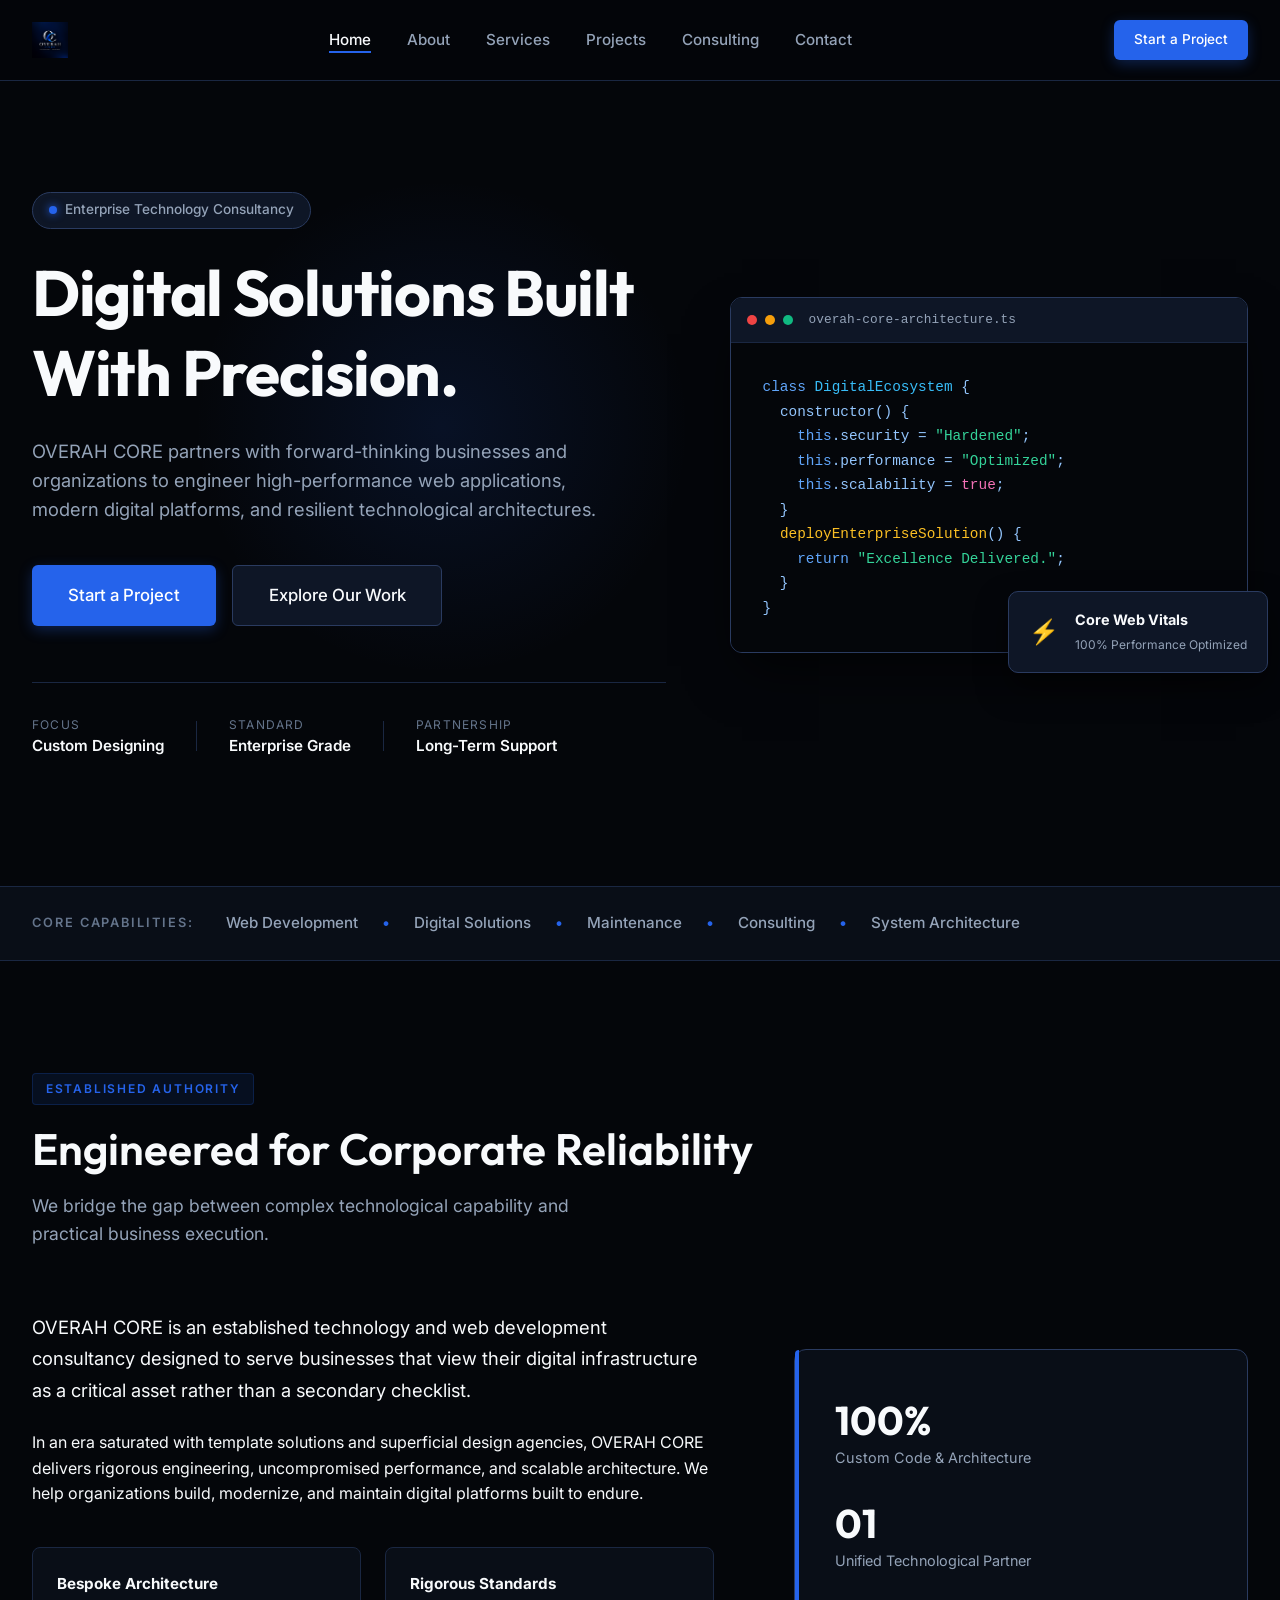
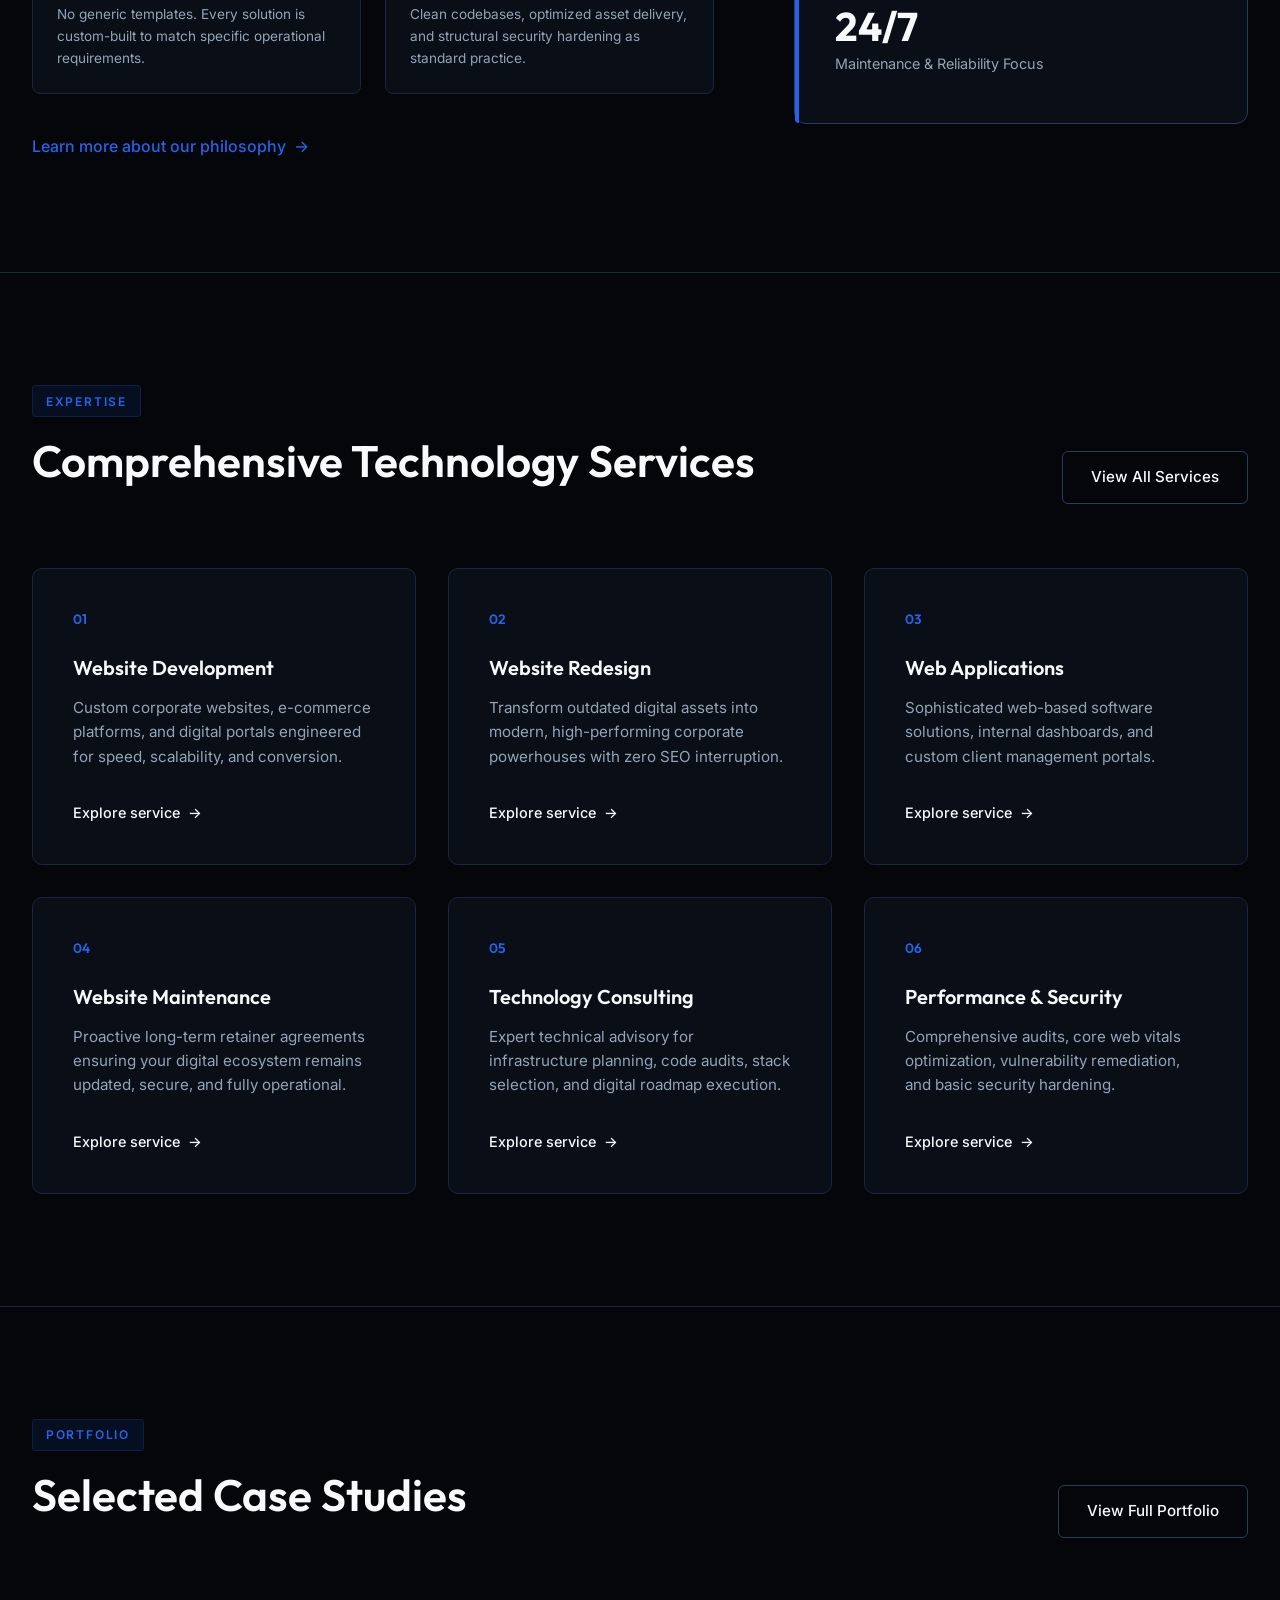
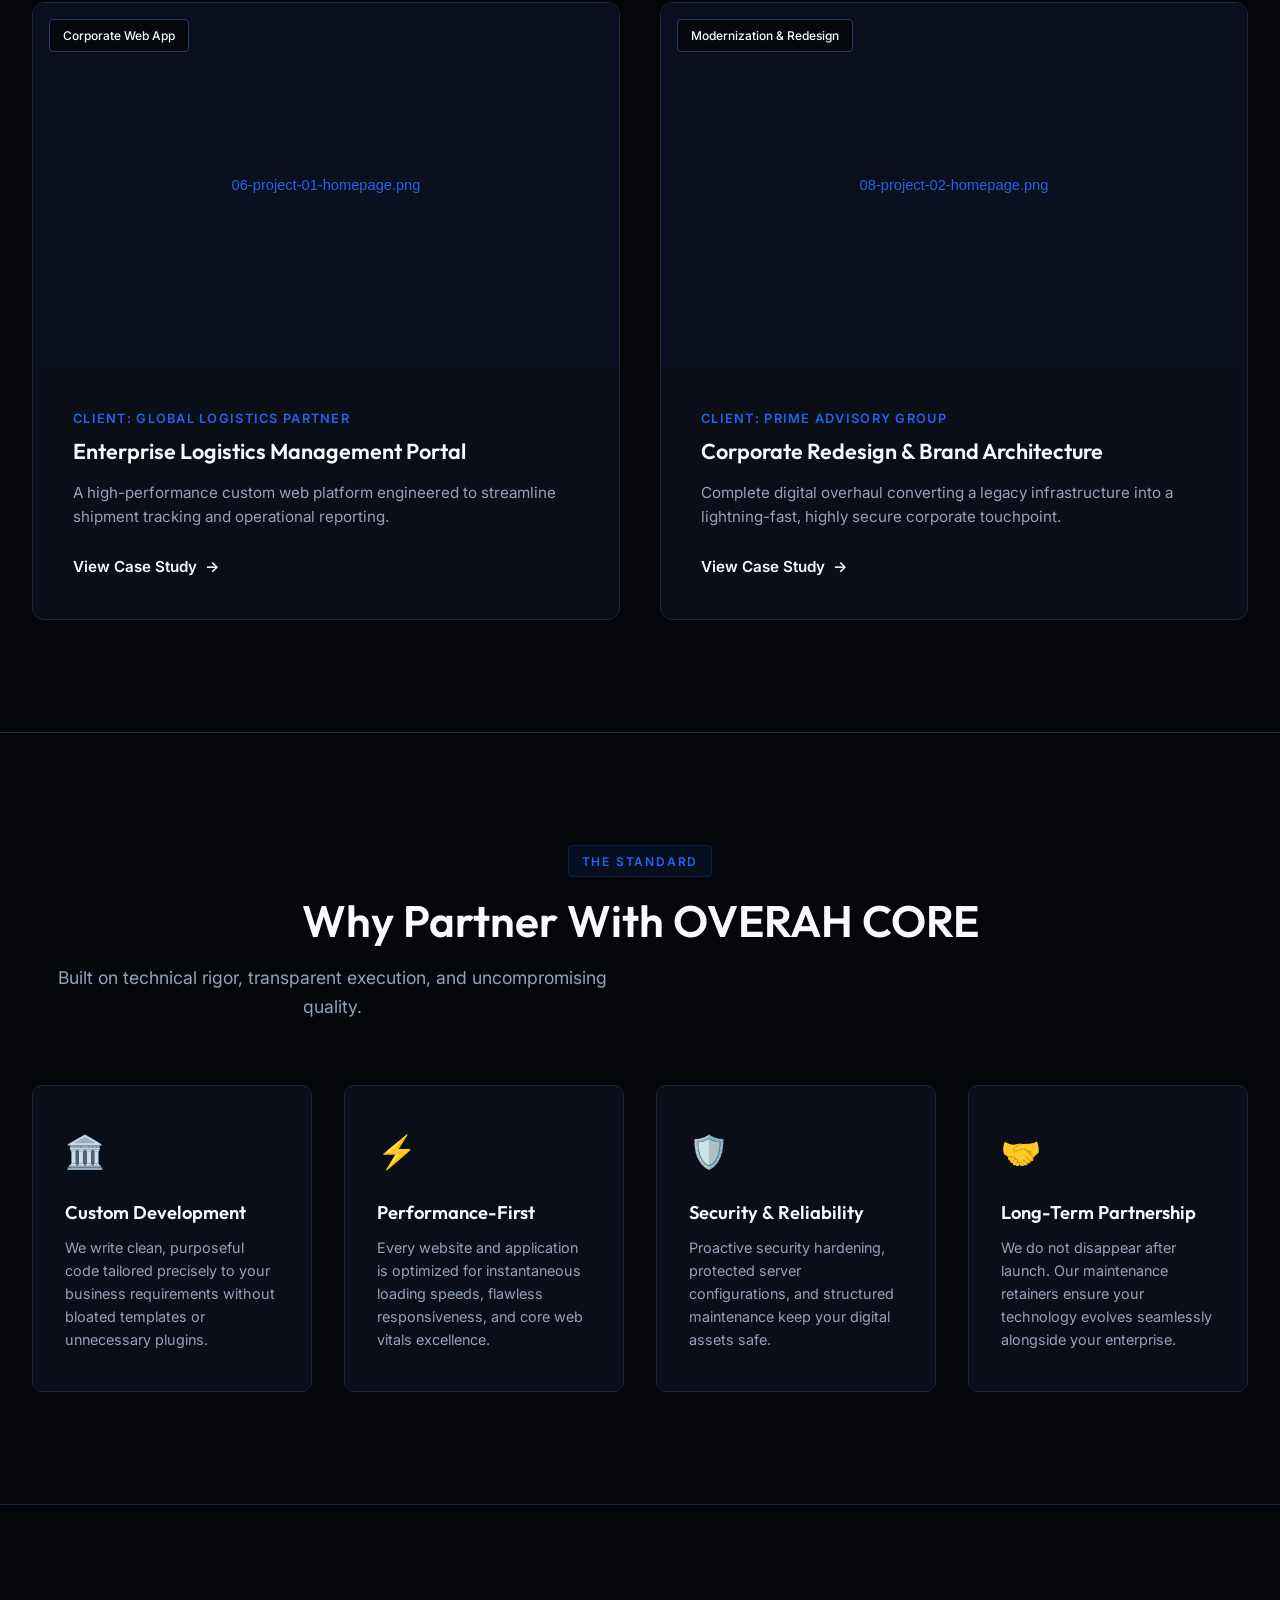
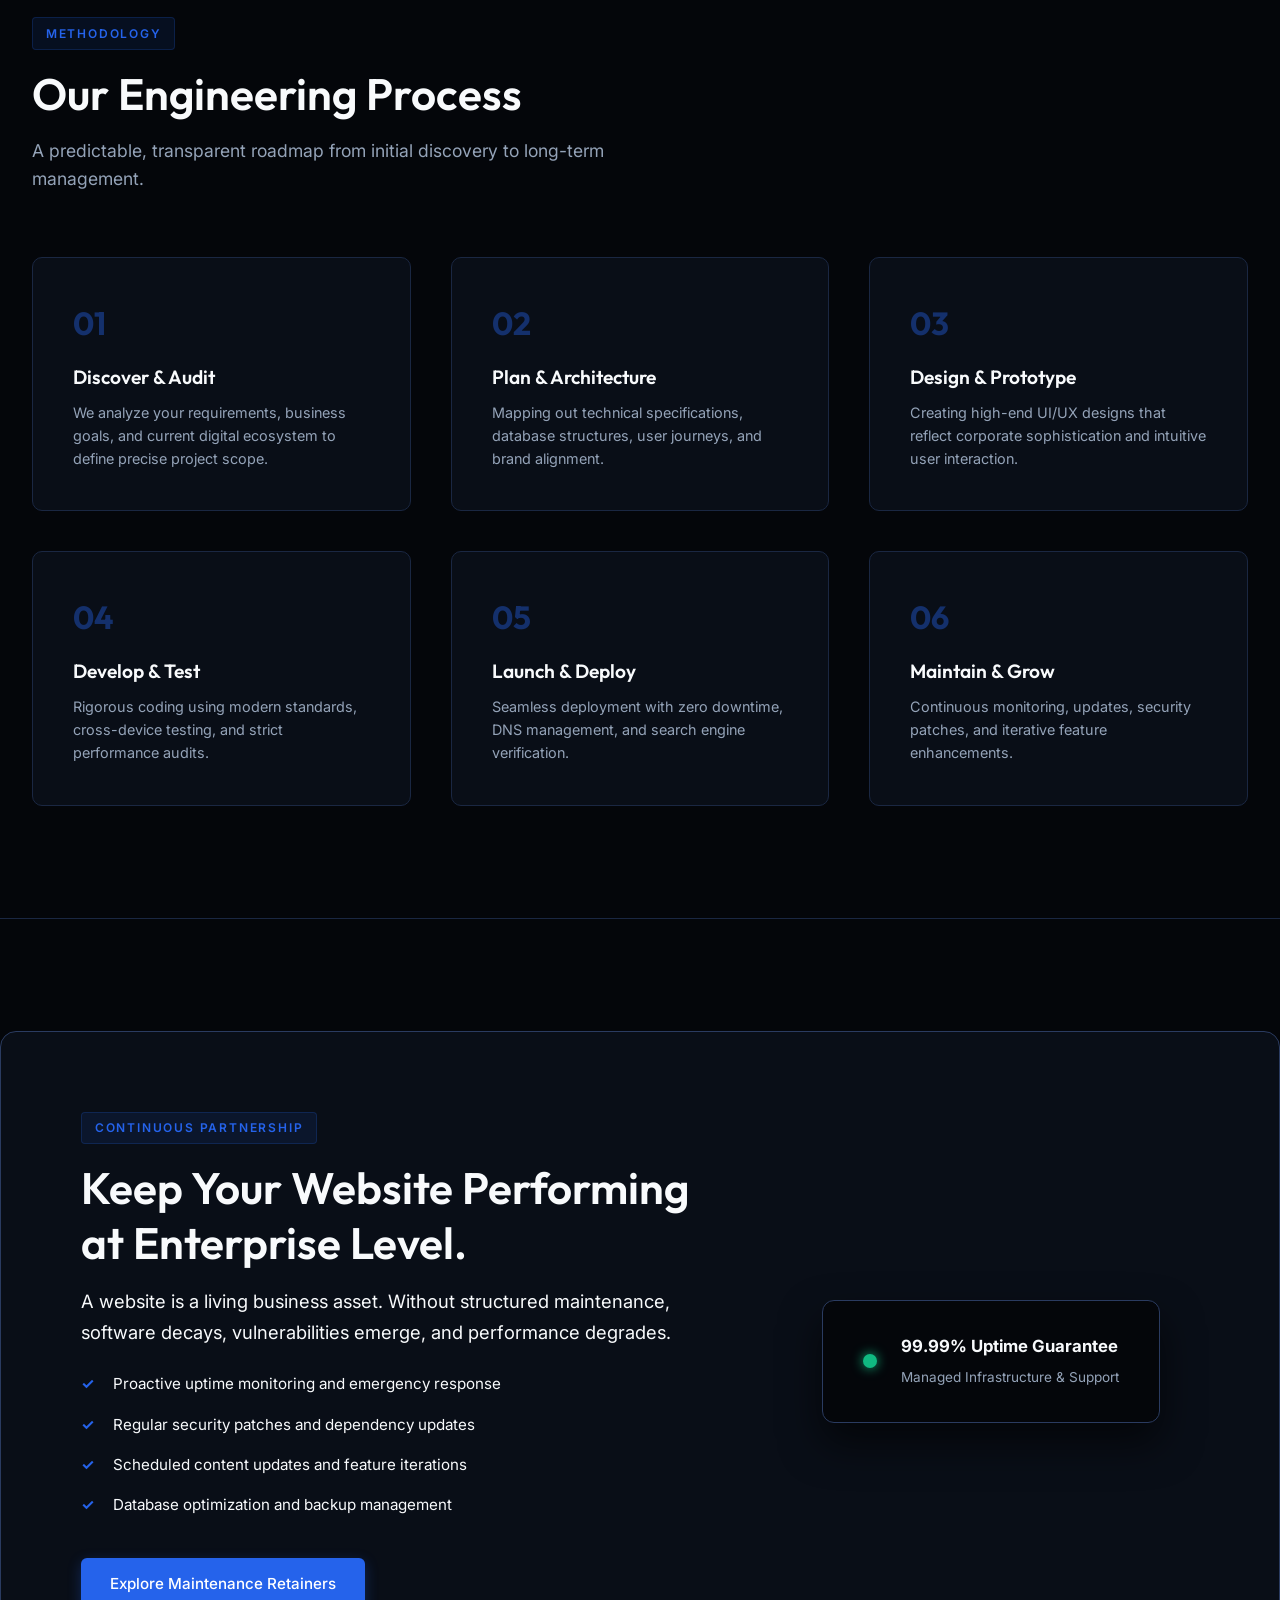
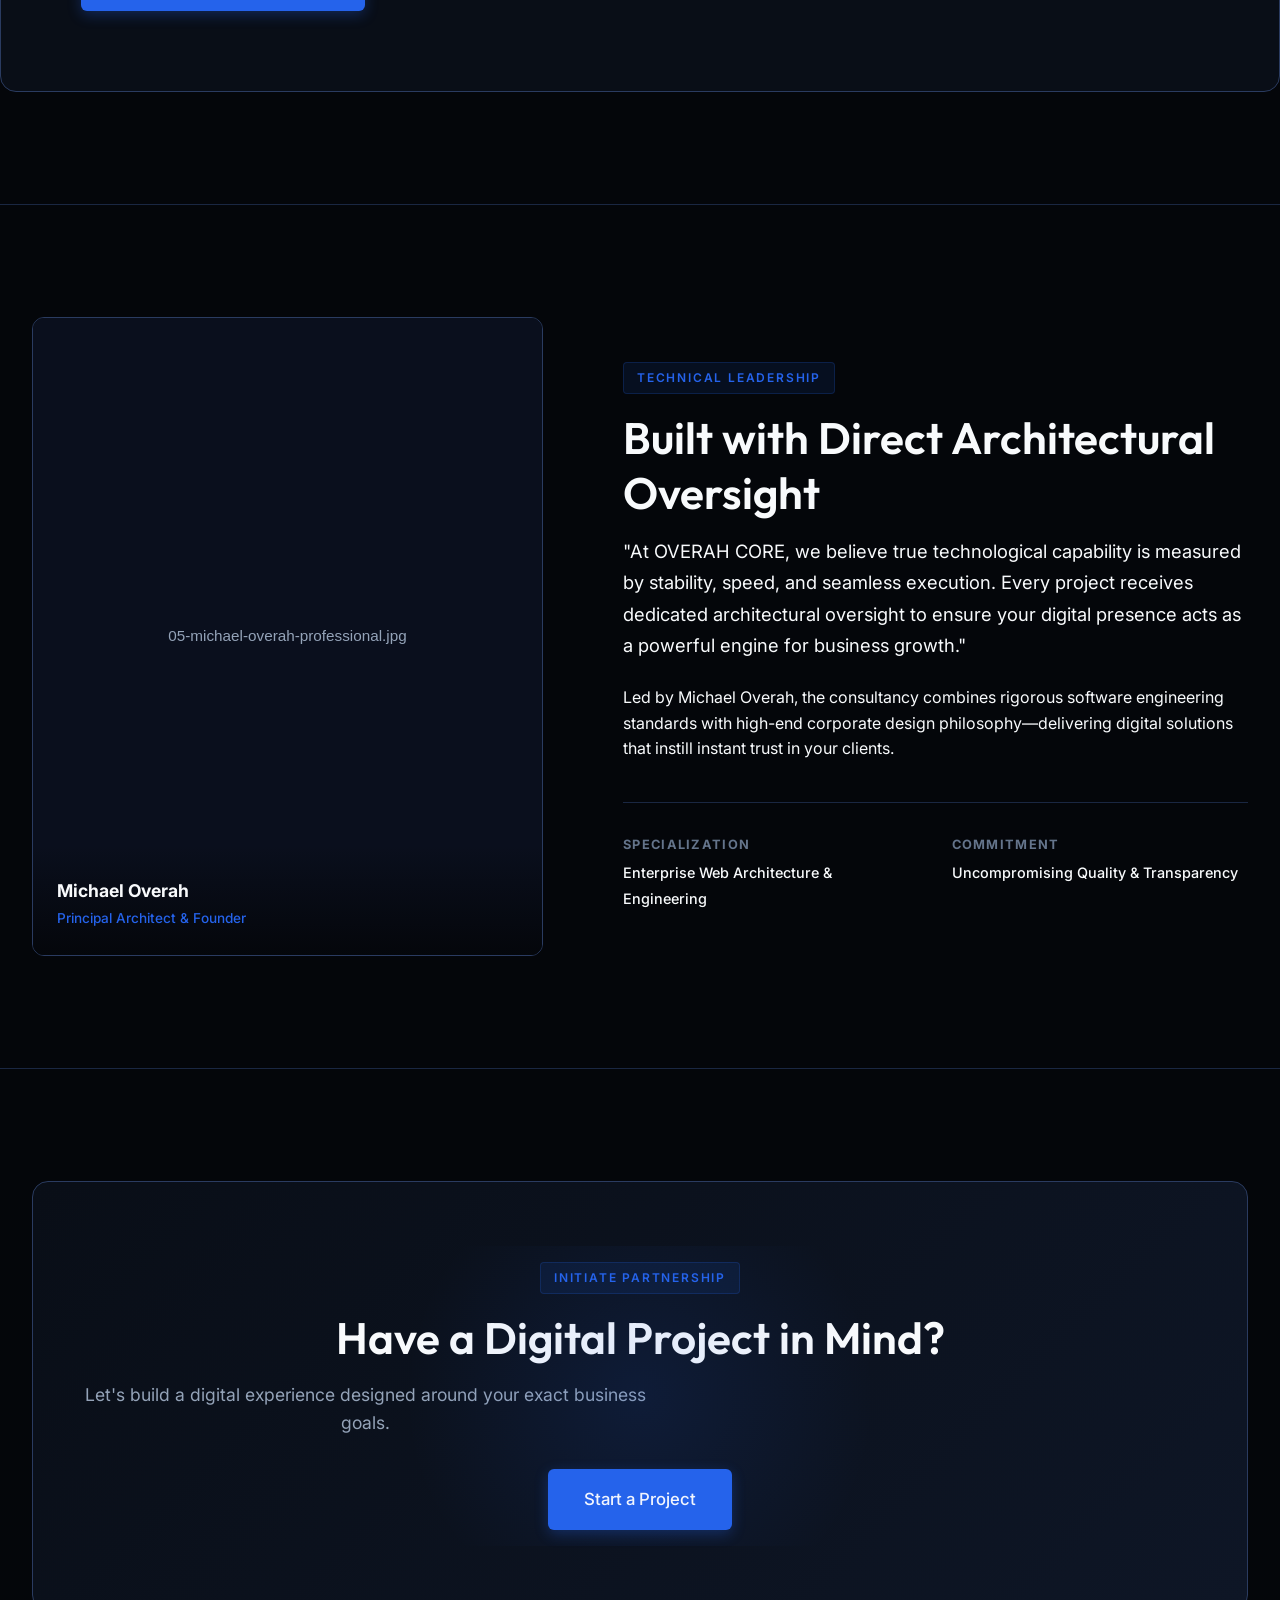
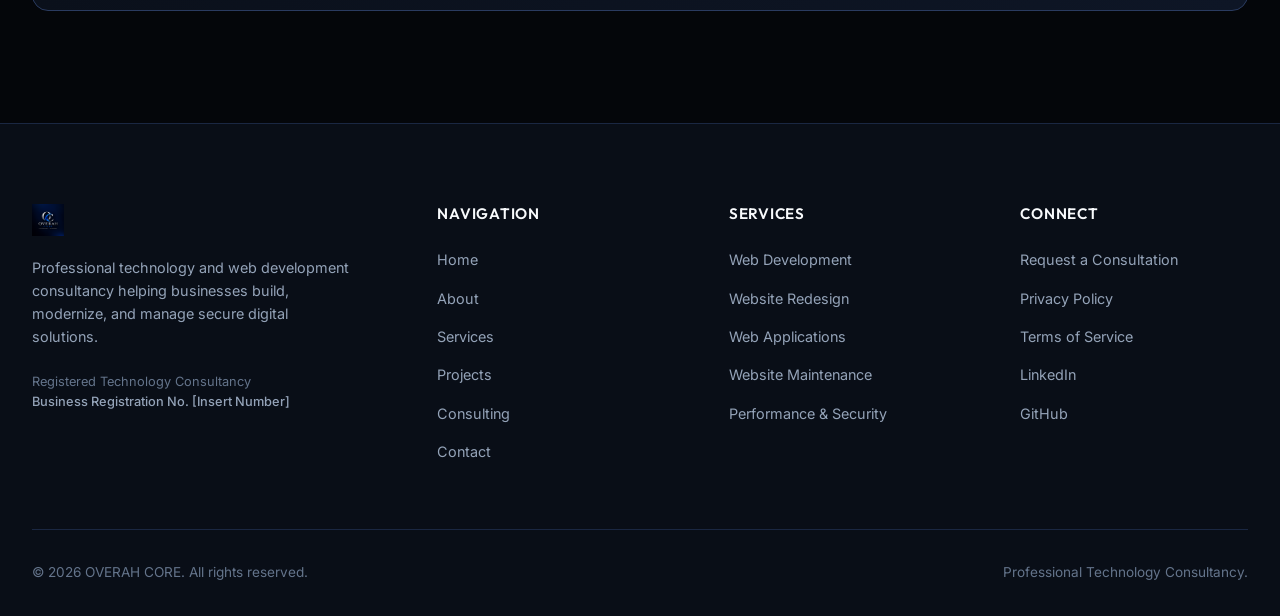
==== commit e1203cc4: "Update index.html" ====
--- a/index.html
+++ b/index.html
@@ -66,7 +66,7 @@
                     <div class="hero-metrics">
                         <div class="metric-item">
                             <span class="metric-label">Focus</span>
-                            <span class="metric-value">Custom Engineering</span>
+                            <span class="metric-value">Custom Designing</span>
                         </div>
                         <div class="metric-divider"></div>
                         <div class="metric-item">
